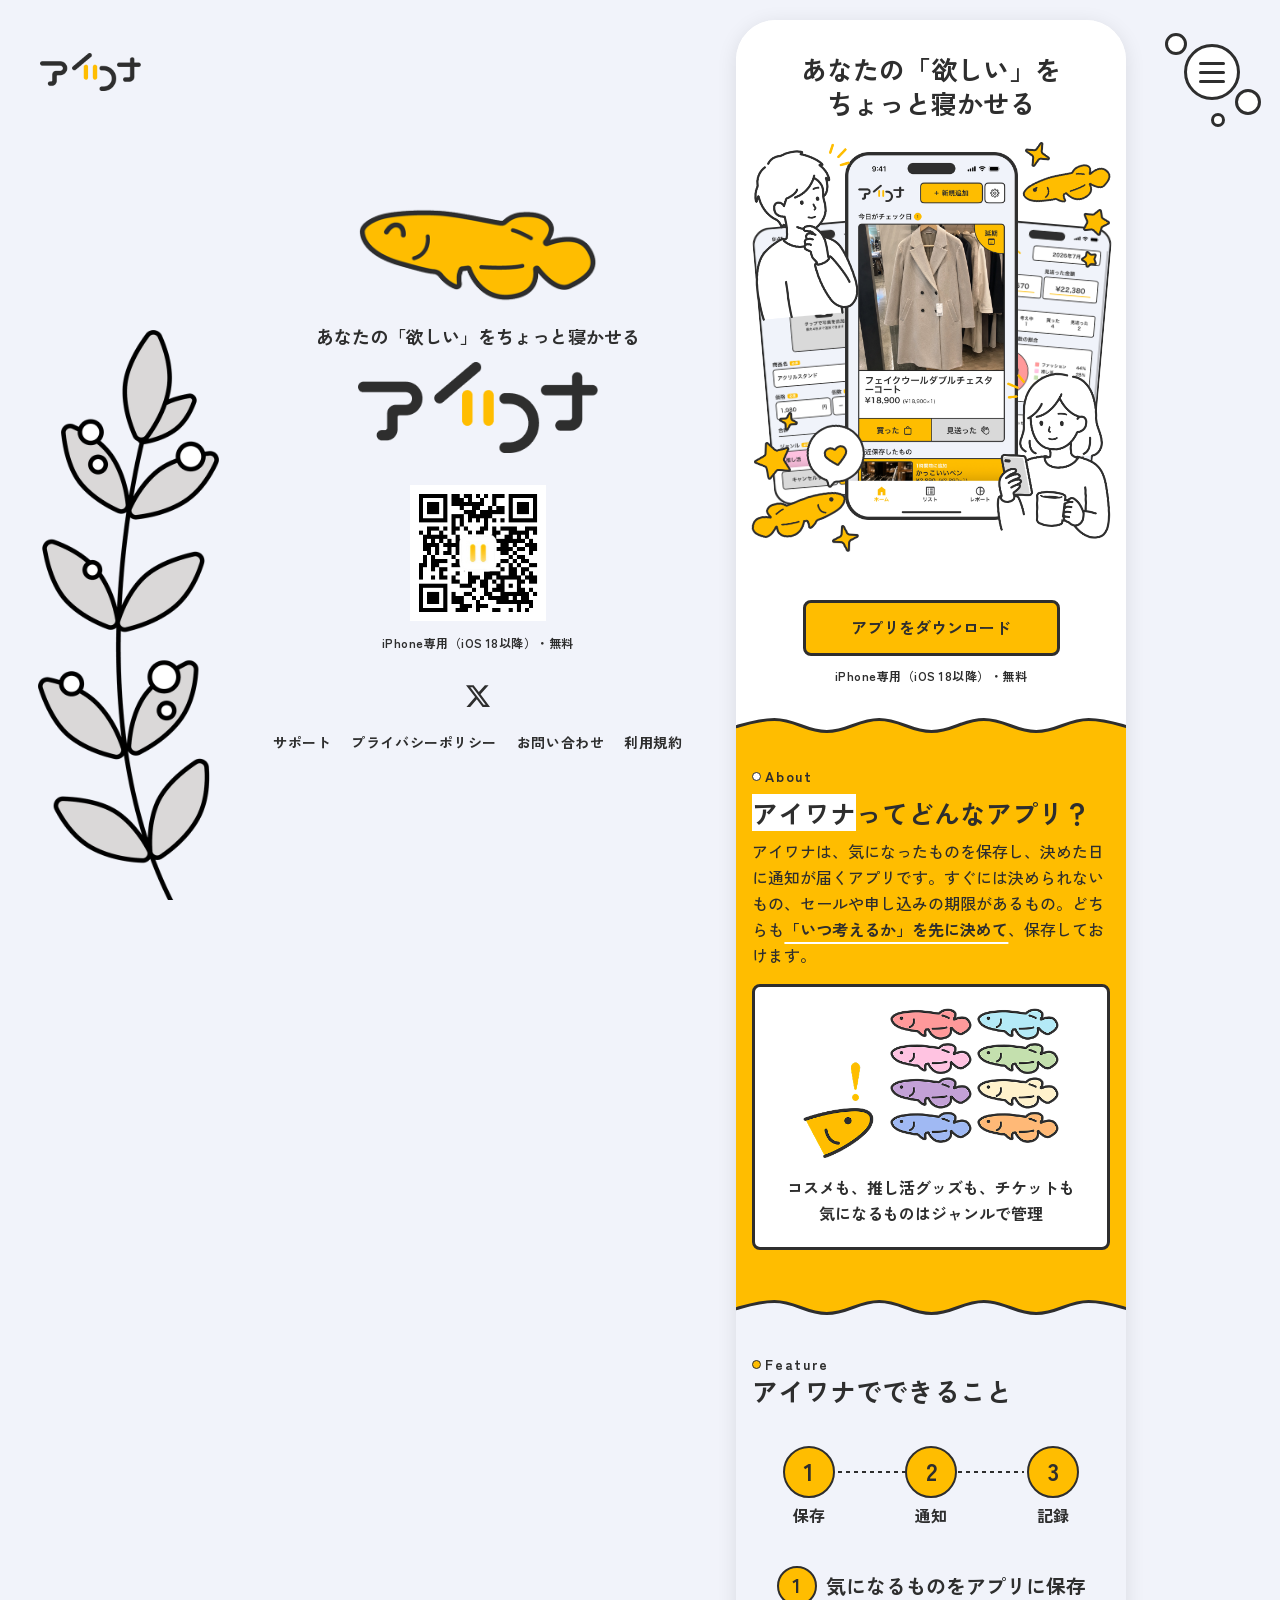
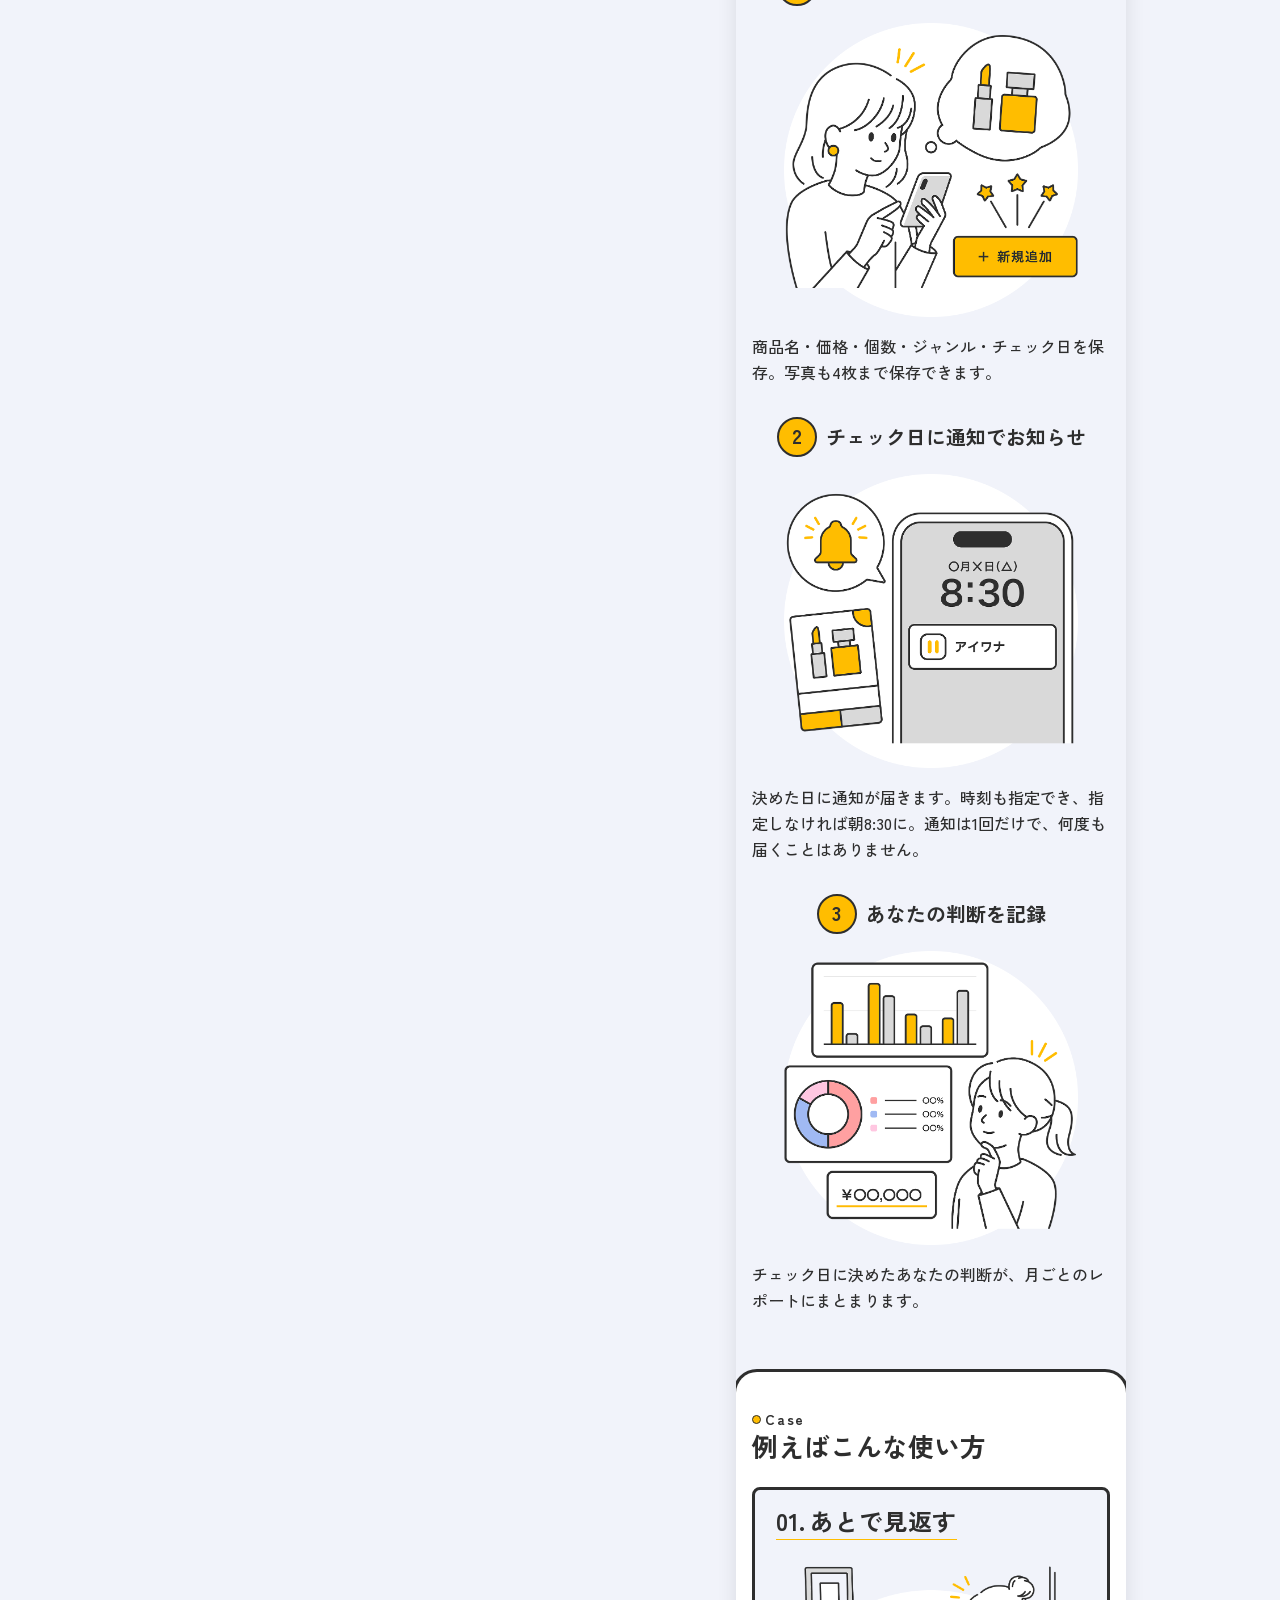
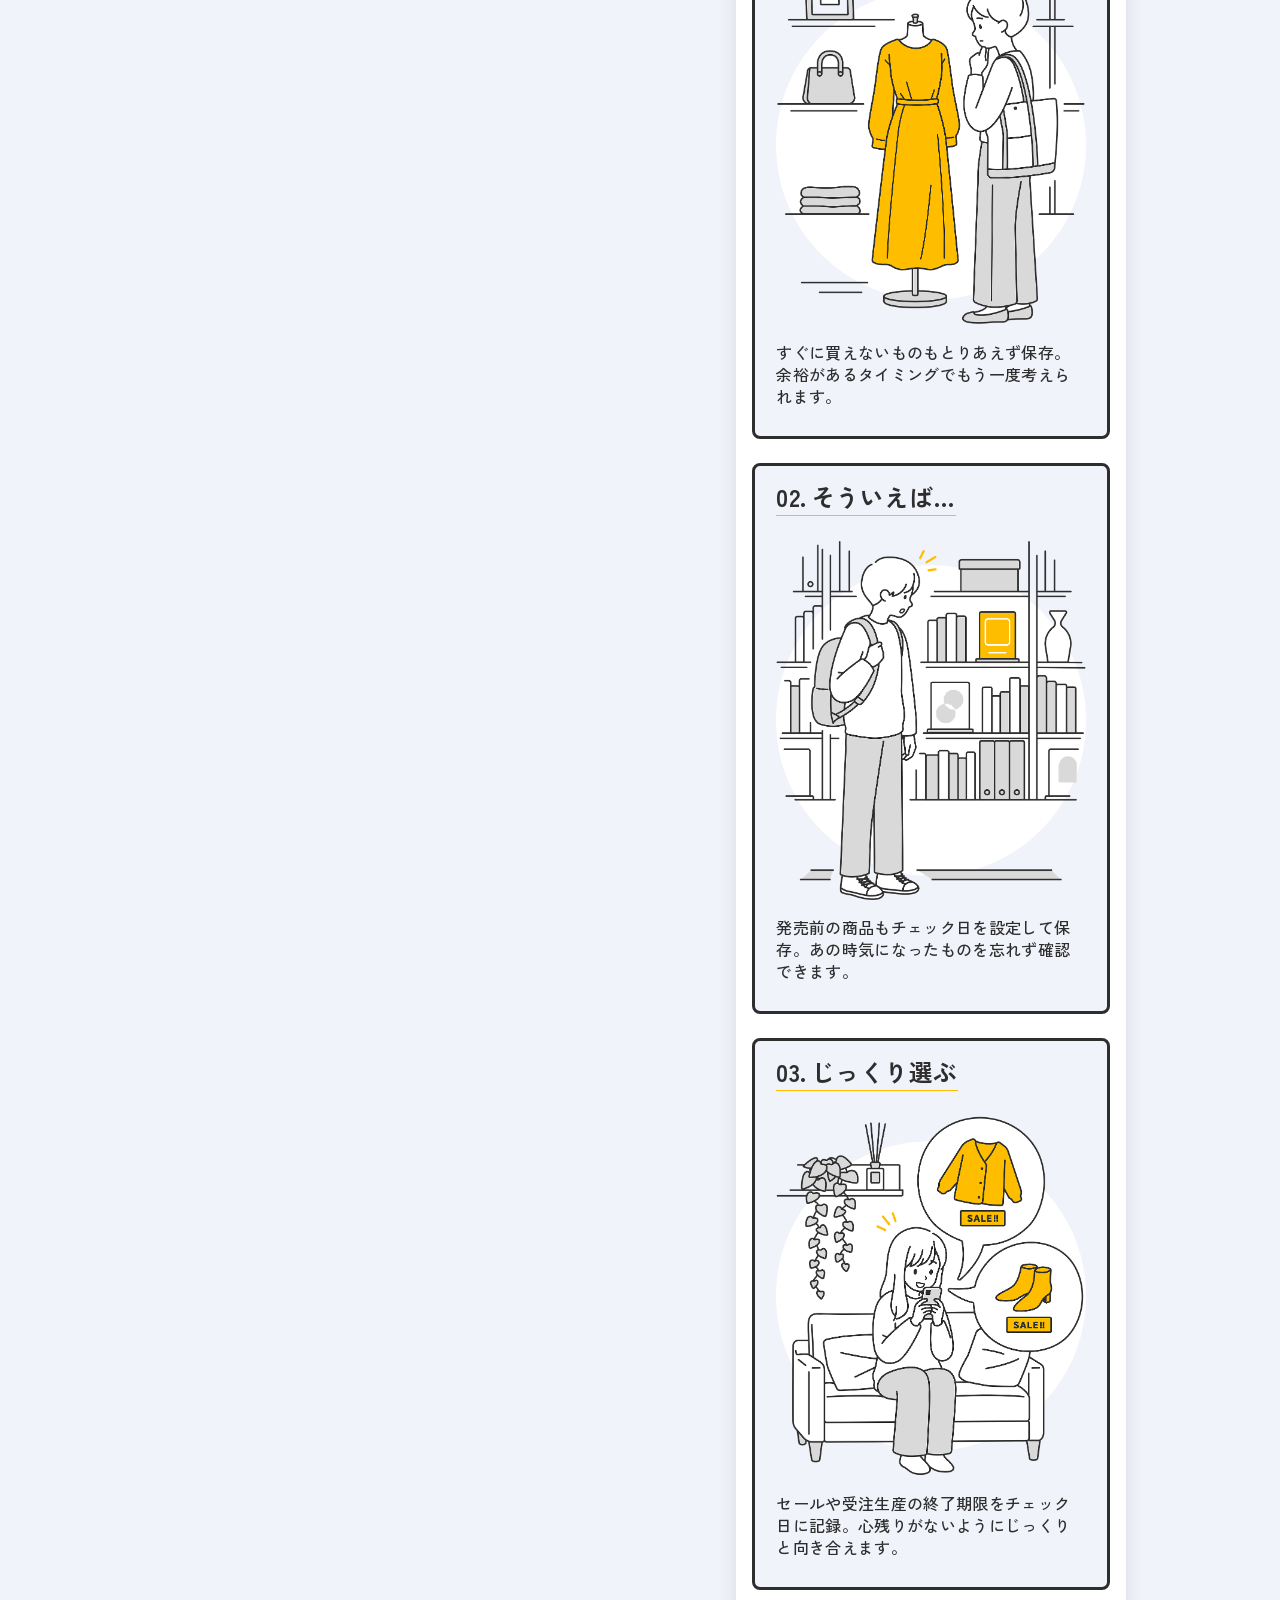
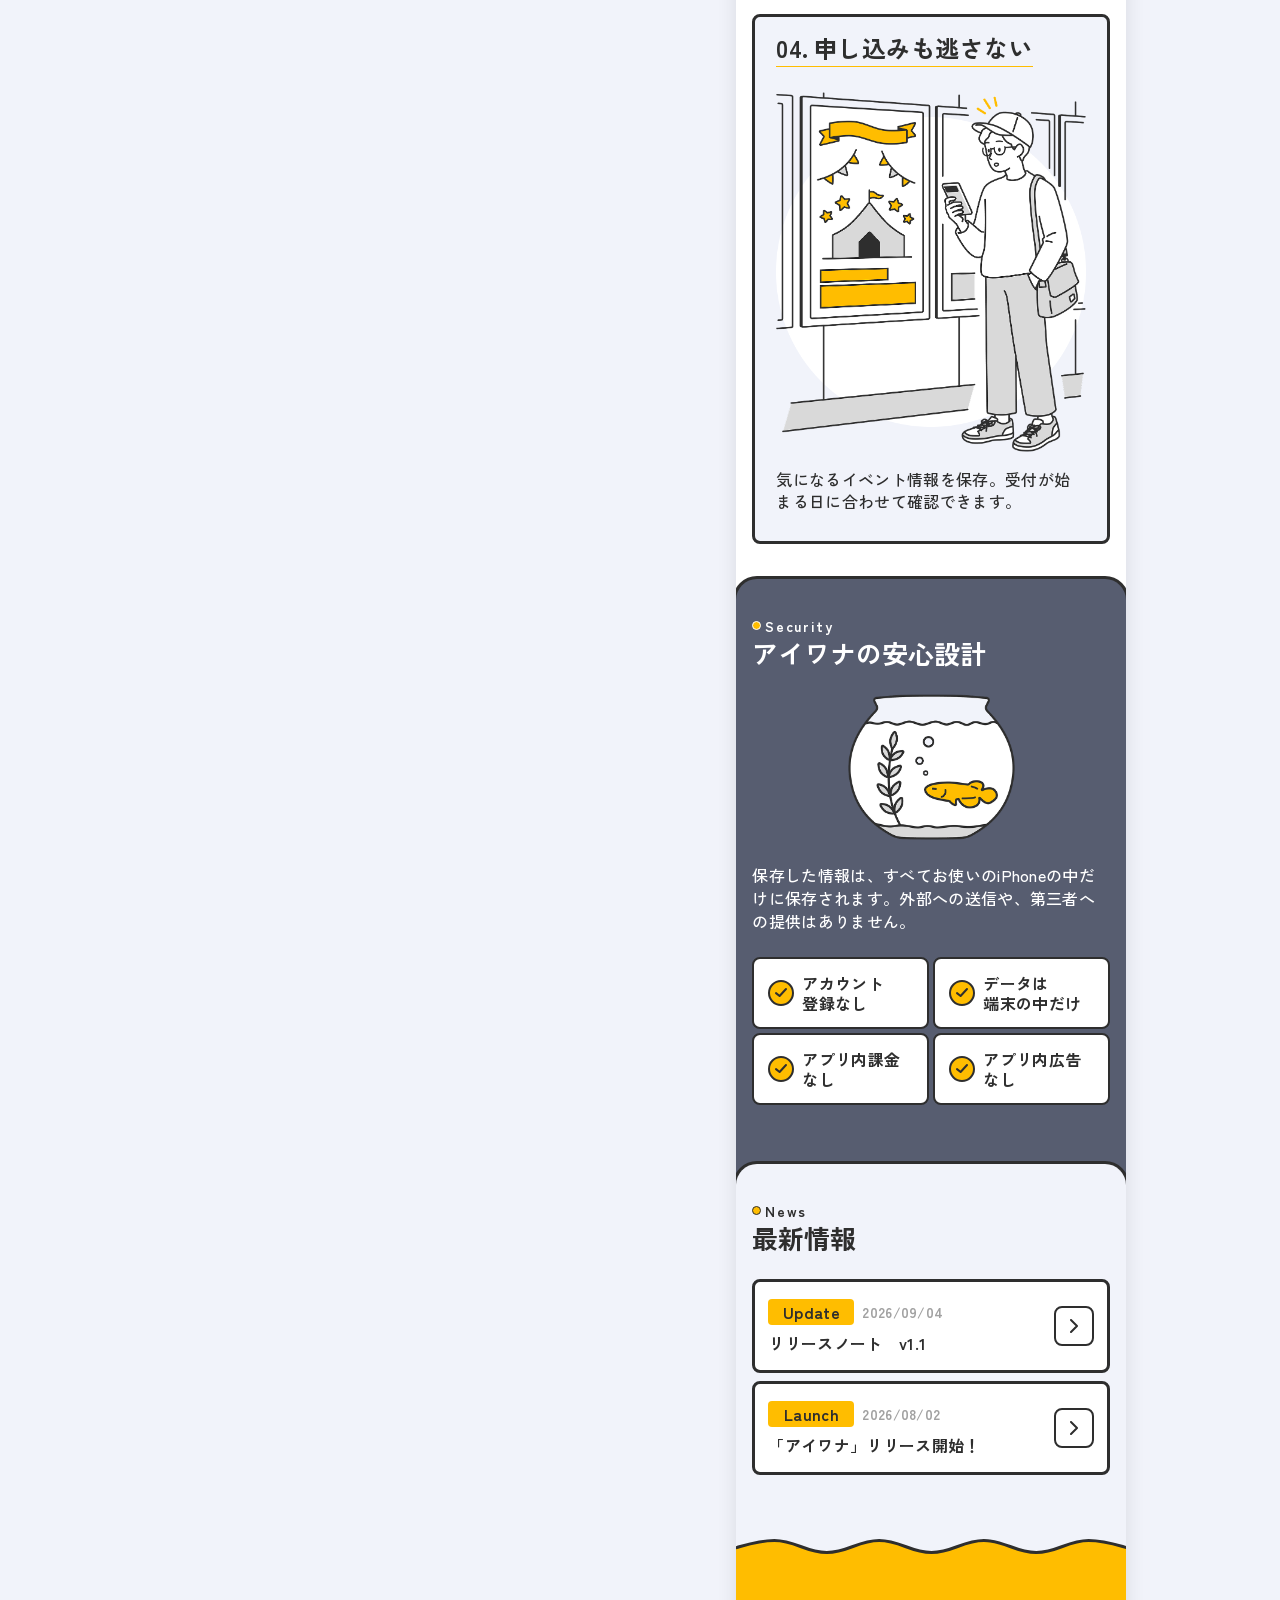
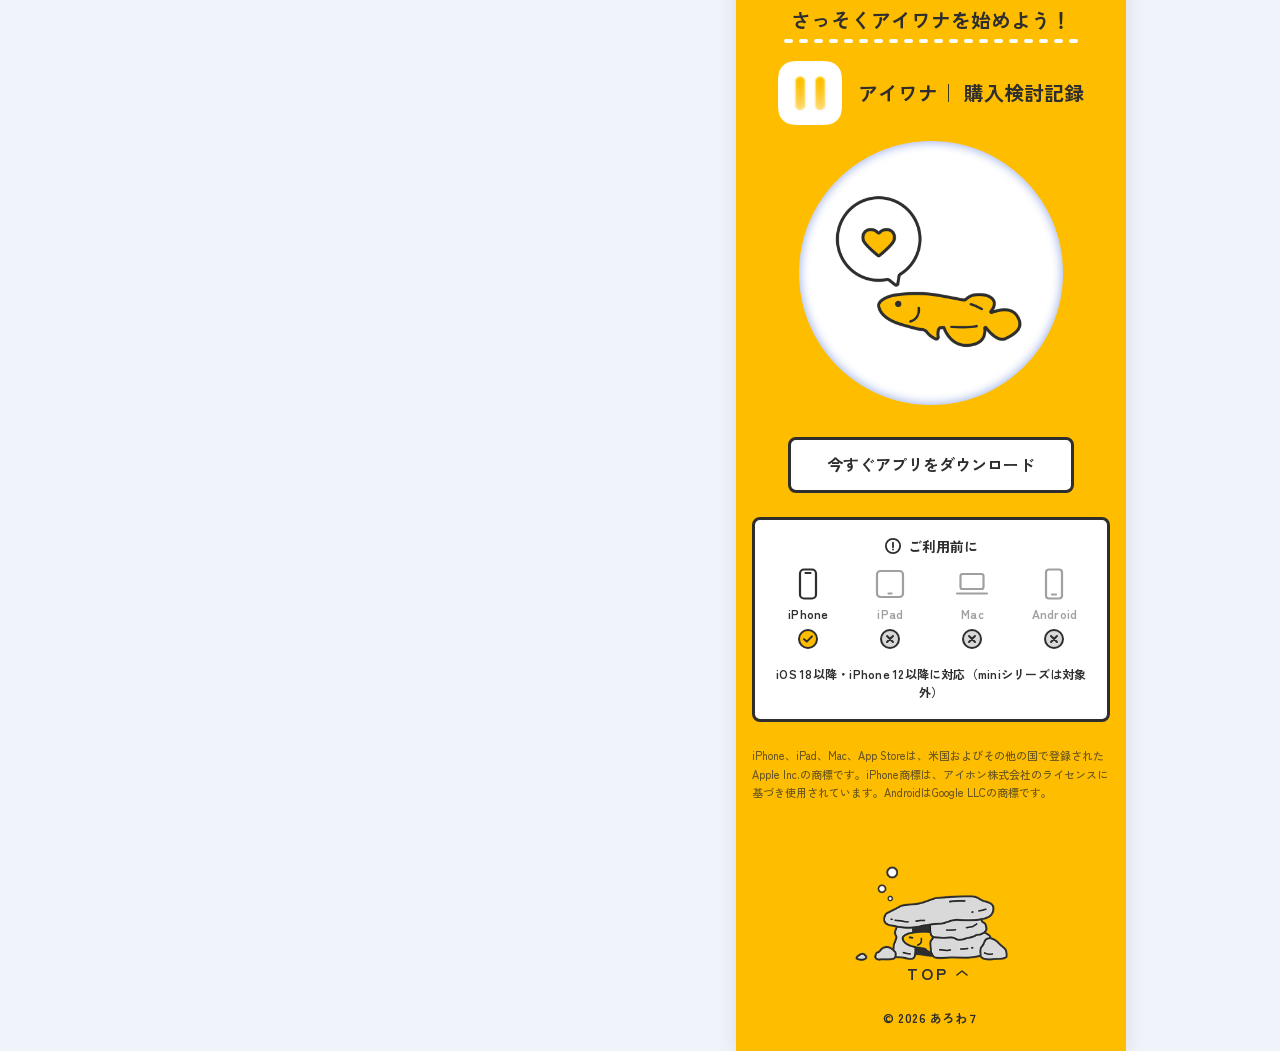
==== index.html @ 1cb03735 "アイワナ公式サイト 公開版（v3.45 相当・GitHub Pages 用） Co-Authored-By: Claude Fable 5.1 <noreply@anthropic.com> Clau" ====
<!doctype html><html><head><meta charset=utf8><meta name=viewport content="width=device-width,initial-scale=1"><style>:root{color-scheme:light}body{margin:0;padding:0;font:14px -apple-system,BlinkMacSystemFont,sans-serif;background:#fff;color:#000}img{max-width:100%}[hidden]:not([hidden=until-found i]){display:none!important}</style></head><body>
<!doctype html>
<html lang="ja">
<head>
<meta charset="utf-8">
<meta name="viewport" content="width=device-width, initial-scale=1">
<title>アイワナ公式サイト</title>
<meta name="version" content="v3.45 2026-11-09">
<meta name="description" content="アイワナは、気になったものを保存し、決めた日に通知が届くiPhoneアプリです。">
<!-- OGP v3.45：SNSやチャットにURLを貼ったときのカード。公開版：og:url と og:image は GitHub Pages のURL。画像は img/ogp.png（1200×630・案B＝魚＋コピー＋ロゴ） -->
<meta property="og:type" content="website">
<meta property="og:site_name" content="アイワナ公式サイト">
<meta property="og:locale" content="ja_JP">
<meta property="og:title" content="アイワナ｜あなたの「欲しい」をちょっと寝かせる">
<meta property="og:description" content="アイワナは、気になったものを保存し、決めた日に通知が届くiPhoneアプリです。">
<meta property="og:url" content="https://ch1cq.github.io/Aiwana_web/">
<meta property="og:image" content="https://ch1cq.github.io/Aiwana_web/img/ogp.png">
<meta property="og:image:width" content="1200">
<meta property="og:image:height" content="630">
<meta name="twitter:card" content="summary_large_image">
<link rel="icon" href="img/favicon.ico" sizes="any">
<link rel="icon" type="image/png" sizes="192x192" href="img/app-icon.png">
<link rel="apple-touch-icon" href="img/app-icon.png">
<link rel="preconnect" href="https://fonts.googleapis.com">
<link rel="preconnect" href="https://fonts.gstatic.com" crossorigin>
<link href="https://fonts.googleapis.com/css2?family=Zen+Kaku+Gothic+New:wght@500;700;900&amp;display=swap" rel="stylesheet">
<link rel="stylesheet" href="css/style.css?v=3.45">
</head>
<body>
<div class="page">
<!-- ヘッダー（スマホ幅）：白＝ロゴ＋メニュー／黄＝アプリアイコン＋名前＋ダウンロード。出ている方が上へ引っ込んでから次が上から出る -->
<header class="hdr hdr-w on">
 <div class="in hdr-in">
  <a class="hdr-logo" href="#top" aria-label="アイワナ公式サイトのトップへ"><img src="img/logo.png" alt="アイワナ"></a>
  <button class="burger" type="button" aria-label="メニューを開く" aria-expanded="false" data-open-menu><span></span><span></span><span></span></button>
 </div>
</header>
<header class="hdr hdr-y" aria-hidden="true">
 <div class="in hdr-in">
  <a class="hdr-app" href="#top" tabindex="-1"><img src="img/app-icon.png" alt="">アイワナ</a>
  <a class="hdr-dl" href="https://apps.apple.com/app/id6790331914" tabindex="-1">アプリをダウンロード</a>
 </div>
</header>
<!-- ヘッダー（PC幅・みんなの銀行）：画面の幅いっぱい・背景なし。下へスクロールで隠れ、上へで出る -->
<div class="phdr">
 <a class="phdr-logo" href="#top" aria-label="アイワナ公式サイトのトップへ"><img src="img/logo.png" alt="アイワナ"></a>
 <button class="burger phdr-burger" type="button" aria-label="メニューを開く" aria-expanded="false" data-open-menu><span></span><span></span><span></span><i class="bub"></i></button> <!-- v3.37：丸の周りに泡3つ（::before・::after・i.bub） -->
</div>
<!-- PC幅の背景：薄青の水槽。アロワナが左右から泳いで入ってくる -->
<div class="bg-layer" aria-hidden="true">
 <img class="bg-plant" src="img/bg-plant.png" alt="" width="440" height="1402"> <!-- v3.37：水草（アセット47→v3.40でアセット48に。線が細い方）。PC幅の左下に固定。v3.39：1280px未満は本体と一緒に左へ動いて画面の外へ -->
</div>
<div class="layout">
<!-- 左（PC幅だけ）v3.28〜：ADAYの構成。画面に固定した面に、魚（その場でふよふよ・口から泡）・キャッチコピー・ロゴ・QR。下にFOLLOW US -->
<aside class="side" aria-label="アイワナについて">
 <div class="side-stack">
  <div class="hero">
   <div class="hero-fish fy"><img src="img/bg-arowana-1.png" alt="" width="519" height="204"><i class="hero-bub"></i><i class="hero-bub"></i><i class="hero-bub"></i></div>
   <p class="hero-copy">あなたの「欲しい」をちょっと寝かせる</p>
   <img class="hero-logo" src="img/logo.png" alt="アイワナ" width="302" height="114">
   <img class="hero-qr" src="img/qr-appstore.png" alt="App Storeのアイワナのページを開くQRコード" width="400" height="400">
   <p class="hero-note">iPhone専用（iOS 18以降）・無料</p>
  </div>
  <a class="hero-x" href="https://x.com/aiwana_app" aria-label="公式X（@aiwana_app）"><svg aria-hidden="true" width="20" height="20" viewBox="0 0 16 16"><path d="M12.6 .75h2.454L9.694 6.892 16 15.25h-4.937L7.196 10.18 2.771 15.25H.316l5.733-6.57L0 .75h5.063l3.495 4.633L12.6.75Zm-.86 13.028h1.36L4.323 2.145H2.865l8.875 11.633Z" fill="currentColor"></path></svg></a>
  <nav class="hero-links" aria-label="サポートと規約"><a href="support.html" data-goto>サポート</a><a href="privacy.html" data-goto>プライバシーポリシー</a><a href="https://docs.google.com/forms/d/e/1FAIpQLSeYzxMm0aLARxkDsGyXCwRQ1I5td704eaObtqfq3ke3TdoxKg/viewform">お問い合わせ</a><a href="terms.html" data-goto>利用規約</a></nav>
 </div>
</aside>
<main class="col">

<!-- KV（Figma 139:1064）：スマホ幅は390px基準で端末幅に比例。PC幅は左に文言・右にイラスト -->
<section class="fv" id="top" aria-label="メインビジュアル">
 <div class="kv-wrap">
  <div class="kv">
   <h1 class="rv rv-kv">あなたの「欲しい」を<br>ちょっと寝かせる</h1>
   <div class="kv-art rv rv-kv rv-kv2" aria-hidden="true">
<div class="kv-abs " style="left: calc(var(--u) * 223); top: calc(var(--u) * 85.87); width: calc(var(--u) * 153.996); height: calc(var(--u) * 291.261)"><div class="kv-center"><div style="flex: none; transform: rotate(5deg); width: calc(var(--u) * 130); height: calc(var(--u) * 281); position: relative"><div style="position: absolute; inset: 0; overflow: hidden"><img src="img/kv-phone-right.webp" alt="" style="position: absolute; left: 0; top: 0.64%; width: 100%; height: 98.95%; max-width: none"></div></div></div></div>
<div class="kv-abs " style="left: calc(var(--u) * 15); top: calc(var(--u) * 85.87); width: calc(var(--u) * 153.996); height: calc(var(--u) * 291.261)"><div class="kv-center"><div style="flex: none; transform: rotate(-5deg); width: calc(var(--u) * 130); height: calc(var(--u) * 281); position: relative"><div style="position: absolute; inset: 0; overflow: hidden"><img src="img/kv-phone-left.webp" alt="" style="position: absolute; left: 0; top: 0.64%; width: 100%; height: 98.95%; max-width: none"></div></div></div></div>
<div class="kv-abs" style="left: calc(var(--u) * 108.999); top: calc(var(--u) * 22); width: calc(var(--u) * 173); height: calc(var(--u) * 368)"><img src="img/kv-phone-home.webp" alt="アイワナのホーム画面" style="width: 100%; height: 100%; object-fit: cover"></div>
<div class="kv-abs fy fy-1" style="left: calc(var(--u) * -2.001); top: calc(var(--u) * 287.997); width: calc(var(--u) * 145.681); height: calc(var(--u) * 127.097)"><div class="kv-center"><div style="flex: none; transform: rotate(168.68deg) scaleY(-1); width: calc(var(--u) * 127.746); height: calc(var(--u) * 104.053); position: relative"><img src="img/kv-fish-heart.png" alt="" style="position: absolute; inset: 0; width: 100%; height: 100%; object-fit: cover"></div></div></div>
<div class="kv-abs fy fy-2" style="left: calc(var(--u) * 283.85); top: calc(var(--u) * 25.33); width: calc(var(--u) * 96.484); height: calc(var(--u) * 65.494)"><div class="kv-center" style="position: absolute; left: calc(var(--u) * 0.007); top: calc(var(--u) * 0.019); width: calc(var(--u) * 96.484); height: calc(var(--u) * 65.454)"><div style="flex: none; transform: rotate(-21.29deg); width: calc(var(--u) * 89.741); height: calc(var(--u) * 35.274); position: relative"><div style="position: absolute; inset: 0; overflow: hidden"><img src="img/kv-fish-heart.png" alt="" style="position: absolute; left: -28.48%; top: -166.41%; width: 128.48%; height: 266.69%; max-width: none"></div></div></div><div class="kv-center" style="position: absolute; left: calc(var(--u) * 15.16); top: calc(var(--u) * 32.18); width: calc(var(--u) * 2.163); height: calc(var(--u) * 1.868)"><div style="flex: none; transform: rotate(-21.29deg); width: calc(var(--u) * 1.816); height: calc(var(--u) * 1.297); position: relative"><div style="position: absolute; inset: -77.12% -55.08%"><img src="img/kv-fish-line.svg" alt="" style="display: block; width: 100%; height: 100%"></div></div></div></div>
<div class="kv-abs fy fy-3" style="left: calc(var(--u) * 7.35); top: calc(var(--u) * 12); width: calc(var(--u) * 120.243); height: calc(var(--u) * 179.295)"><div class="kv-center"><div style="flex: none; transform: rotate(-5.42deg); width: calc(var(--u) * 104.63); height: calc(var(--u) * 170.169); position: relative"><img src="img/kv-man.png" alt="" style="position: absolute; inset: 0; width: 100%; height: 100%; object-fit: cover"></div></div></div>
<div class="kv-abs fy fy-4" style="left: calc(var(--u) * 259.2); top: calc(var(--u) * 239.84); width: calc(var(--u) * 124.157); height: calc(var(--u) * 170.401)"><div class="kv-center"><div style="flex: none; transform: rotate(3.64deg); width: calc(var(--u) * 114); height: calc(var(--u) * 163.489); position: relative"><img src="img/kv-woman.png" alt="" style="position: absolute; inset: 0; width: 100%; height: 100%; object-fit: cover"></div></div></div>
<div class="kv-abs fy-star fy-s1" style="left: calc(var(--u) * 18.0); top: calc(var(--u) * 311.833); width: calc(var(--u) * 37.333); height: calc(var(--u) * 38.333)"><img src="img/kv-star-1.png" alt="" style="display: block; width: 100%; height: 100%"></div>
<div class="kv-abs fy-star fy-s2" style="left: calc(var(--u) * 347.167); top: calc(var(--u) * 78.5); width: calc(var(--u) * 26.667); height: calc(var(--u) * 27.667)"><img src="img/kv-star-2.png" alt="" style="display: block; width: 100%; height: 100%"></div>
<div class="kv-abs fy-star fy-s3" style="left: calc(var(--u) * 344.5); top: calc(var(--u) * 121.167); width: calc(var(--u) * 16.667); height: calc(var(--u) * 17.333)"><img src="img/kv-star-3.png" alt="" style="display: block; width: 100%; height: 100%"></div>
<div class="kv-abs fy-star fy-s4" style="left: calc(var(--u) * 288.5); top: calc(var(--u) * 11.667); width: calc(var(--u) * 25.667); height: calc(var(--u) * 25.667)"><img src="img/kv-star-4.png" alt="" style="display: block; width: 100%; height: 100%"></div>
<div class="kv-abs fy-star fy-s5" style="left: calc(var(--u) * 96.333); top: calc(var(--u) * 395.0); width: calc(var(--u) * 26.667); height: calc(var(--u) * 26.667)"><img src="img/kv-star-5.png" alt="" style="display: block; width: 100%; height: 100%"></div>
<div class="kv-abs fy-star fy-s6" style="left: calc(var(--u) * 43.167); top: calc(var(--u) * 282.167); width: calc(var(--u) * 18.667); height: calc(var(--u) * 18.667)"><img src="img/kv-star-6.png" alt="" style="display: block; width: 100%; height: 100%"></div>
   </div>
   <a class="dl-btn rv rv-kv rv-kv3" href="https://apps.apple.com/app/id6790331914">アプリをダウンロード</a>
   <p class="kv-note rv rv-kv rv-kv3">iPhone専用（iOS 18以降）・無料</p>
  </div>
 </div>
</section>

<div class="sep" aria-hidden="true" style="background: #ffffff"><svg class="wave" viewBox="14 0 390 24" preserveAspectRatio="none" width="100%" height="24"><path d="M0 13.5C0 13.5 31.31 1.5 52.375 1.5C73.44 1.5 83.69 13.5 104.75 13.5C125.81 13.5 136.06 1.5 157.125 1.5C178.19 1.5 188.44 13.5 209.5 13.5C230.56 13.5 240.81 1.5 261.875 1.5C282.94 1.5 293.19 13.5 314.25 13.5C335.31 13.5 345.56 1.5 366.625 1.5C387.69 1.5 419 13.5 419 13.5 V24 H0 Z" fill="#ffbd00"></path><path d="M0 13.5C0 13.5 31.31 1.5 52.375 1.5C73.44 1.5 83.69 13.5 104.75 13.5C125.81 13.5 136.06 1.5 157.125 1.5C178.19 1.5 188.44 13.5 209.5 13.5C230.56 13.5 240.81 1.5 261.875 1.5C282.94 1.5 293.19 13.5 314.25 13.5C335.31 13.5 345.56 1.5 366.625 1.5C387.69 1.5 419 13.5 419 13.5" fill="none" stroke="#2e2e2e" stroke-width="3" vector-effect="non-scaling-stroke"></path></svg></div>
<!-- About（黄色。上下とも波） -->
<section id="about" class="sec about">
 <div class="in about-grid rv">
  <div class="about-text">
   <p class="eyebrow"><i style="background: #ffffff"></i>About</p>
   <h2 class="h2"><span class="hl">アイワナ</span>ってどんなアプリ？</h2>
   <p class="lead">アイワナは、気になったものを保存し、決めた日に通知が届くアプリです。すぐには決められないもの、セールや申し込みの期限があるもの。どちらも<strong>「いつ考えるか」を先に決めて</strong>、保存しておけます。</p>
  </div>
  <div class="about-card">
   <img src="img/genre-arowana.png" alt="ジャンルの色で塗り分けられたアロワナと、黄色いアロワナ" style="width: 256px; height: 150px; object-fit: contain">
   <p>コスメも、推し活グッズも、チケットも<br>気になるものはジャンルで管理</p>
  </div>
 </div>
</section>

<div class="sep" aria-hidden="true" style="background: #ffbd00"><svg class="wave" viewBox="14 0 390 24" preserveAspectRatio="none" width="100%" height="24"><path d="M0 13.5C0 13.5 31.31 1.5 52.375 1.5C73.44 1.5 83.69 13.5 104.75 13.5C125.81 13.5 136.06 1.5 157.125 1.5C178.19 1.5 188.44 13.5 209.5 13.5C230.56 13.5 240.81 1.5 261.875 1.5C282.94 1.5 293.19 13.5 314.25 13.5C335.31 13.5 345.56 1.5 366.625 1.5C387.69 1.5 419 13.5 419 13.5 V24 H0 Z" fill="#f1f3fa"></path><path d="M0 13.5C0 13.5 31.31 1.5 52.375 1.5C73.44 1.5 83.69 13.5 104.75 13.5C125.81 13.5 136.06 1.5 157.125 1.5C178.19 1.5 188.44 13.5 209.5 13.5C230.56 13.5 240.81 1.5 261.875 1.5C282.94 1.5 293.19 13.5 314.25 13.5C335.31 13.5 345.56 1.5 366.625 1.5C387.69 1.5 419 13.5 419 13.5" fill="none" stroke="#2e2e2e" stroke-width="3" vector-effect="non-scaling-stroke"></path></svg></div>
<!-- Feature（薄青） -->
<section id="features" class="sec features">
 <div class="in">
  <div class="feat-head rv">
  <div class="sec-head">
   <p class="eyebrow"><i style="background: #ffbd00"></i>Feature</p>
   <h2 class="h2">アイワナでできること</h2>
  </div>
  <ol class="stepdots" aria-label="使う流れ">
   <li><span class="sd-dot"><span class="num">1</span></span><span class="sd-label">保存</span></li>
   <li><span class="sd-dot"><span class="num">2</span></span><span class="sd-label">通知</span></li>
   <li><span class="sd-dot"><span class="num">3</span></span><span class="sd-label">記録</span></li>
  </ol>
  </div>
  <div class="steps">
   <div class="step rv">
    <div class="step-head"><span class="badge"><span class="num">1</span></span><h3>気になるものをアプリに保存</h3></div>
    <img src="img/feature-save.webp" alt="気になったコスメをアプリに新規追加する女性のイラスト">
    <p>商品名・価格・個数・ジャンル・チェック日を保存。写真も4枚まで保存できます。</p>
   </div>
   <div class="step rv">
    <div class="step-head"><span class="badge"><span class="num">2</span></span><h3>チェック日に通知でお知らせ</h3></div>
    <img src="img/feature-notify.webp" alt="ロック画面の8:30にアイワナの通知が届いているイラスト">
    <p>決めた日に通知が届きます。時刻も指定でき、指定しなければ朝8:30に。通知は1回だけで、何度も届くことはありません。</p>
   </div>
   <div class="step rv">
    <div class="step-head"><span class="badge"><span class="num">3</span></span><h3>あなたの判断を記録</h3></div>
    <img src="img/feature-record.webp" alt="グラフと金額のレポートを見る女性のイラスト">
    <p>チェック日に決めたあなたの判断が、月ごとのレポートにまとまります。</p>
   </div>
  </div>
 </div>
</section>

<!-- Case（白の角丸パネル。カードは縦に並べる。PC幅は2列） -->
<section id="usecases" class="sec case">
 <div class="case-pin">
  <div class="in rv">
   <div class="sec-head">
    <p class="eyebrow"><i style="background: #ffbd00"></i>Case</p>
    <h2 class="h2">例えばこんな使い方</h2>
   </div>
   <div class="uc-list">
    <div class="case-bg" aria-hidden="true">
     <span style="left: 82%; top: 2%; width: 14px; height: 14px"></span><span style="left: 90%; top: 7%; width: 9px; height: 9px"></span><span style="left: 34%; top: 15%; width: 10px; height: 10px"></span><span style="left: 12%; top: 44%; width: 12px; height: 12px"></span><span style="left: 86%; top: 53%; width: 16px; height: 16px"></span><span style="left: 64%; top: 82%; width: 11px; height: 11px"></span><span style="left: 22%; top: 88%; width: 15px; height: 15px"></span><span style="left: 32%; top: 94%; width: 9px; height: 9px"></span>
    </div>
    <article class="uc-card uc-1">
     <div style="display: inline-flex; align-items: baseline; gap: 4px; border-bottom: 1.5px solid #ffbd00; align-self: flex-start">
      <span class="uc-num" style="font-size: 24px; letter-spacing: .02em; line-height: 1.45">01.</span>
      <h3 style="margin: 0; font-size: 24px; font-weight: 700; letter-spacing: .02em; line-height: 1.45">あとで見返す</h3>
     </div>
     <img src="img/case-01.webp" alt="服を見ながら考える女性のイラスト" style="width: 100%; max-width: 311px; aspect-ratio: 311 / 361; object-fit: cover; margin: 25px auto 0">
     <p style="margin: 16px 0 0; font-size: 16px; font-weight: 500; line-height: 22px; letter-spacing: .02em">すぐに買えないものもとりあえず保存。余裕があるタイミングでもう一度考えられます。</p>
    </article>
    <article class="uc-card uc-2">
     <div style="display: inline-flex; align-items: baseline; gap: 4px; border-bottom: 1.5px solid #ffbd00; align-self: flex-start">
      <span class="uc-num" style="font-size: 24px; letter-spacing: .02em; line-height: 1.45">02.</span>
      <h3 style="margin: 0; font-size: 24px; font-weight: 700; letter-spacing: .02em; line-height: 1.45">そういえば…</h3>
     </div>
     <img src="img/case-02.webp" alt="本棚の前で何かを思い出す男性のイラスト" style="width: 100%; max-width: 311px; aspect-ratio: 311 / 361; object-fit: cover; margin: 25px auto 0">
     <p style="margin: 16px 0 0; font-size: 16px; font-weight: 500; line-height: 22px; letter-spacing: .02em">発売前の商品もチェック日を設定して保存。あの時気になったものを忘れず確認できます。</p>
    </article>
    <article class="uc-card uc-3">
     <div style="display: inline-flex; align-items: baseline; gap: 4px; border-bottom: 1.5px solid #ffbd00; align-self: flex-start">
      <span class="uc-num" style="font-size: 24px; letter-spacing: .02em; line-height: 1.45">03.</span>
      <h3 style="margin: 0; font-size: 24px; font-weight: 700; letter-spacing: .02em; line-height: 1.45">じっくり選ぶ</h3>
     </div>
     <img src="img/case-03.webp" alt="ソファでセール中の服と靴を見比べる女性のイラスト" style="width: 100%; max-width: 311px; aspect-ratio: 311 / 361; object-fit: cover; margin: 25px auto 0">
     <p style="margin: 16px 0 0; font-size: 16px; font-weight: 500; line-height: 22px; letter-spacing: .02em">セールや受注生産の終了期限をチェック日に記録。心残りがないようにじっくりと向き合えます。</p>
    </article>
    <article class="uc-card uc-4">
     <div style="display: inline-flex; align-items: baseline; gap: 4px; border-bottom: 1.5px solid #ffbd00; align-self: flex-start">
      <span class="uc-num" style="font-size: 24px; letter-spacing: .02em; line-height: 1.45">04.</span>
      <h3 style="margin: 0; font-size: 24px; font-weight: 700; letter-spacing: .02em; line-height: 1.45">申し込みも逃さない</h3>
     </div>
     <img src="img/case-04.webp" alt="イベントの掲示を見てスマホを確認する男性のイラスト" style="width: 100%; max-width: 311px; aspect-ratio: 311 / 361; object-fit: cover; margin: 25px auto 0">
     <p style="margin: 16px 0 0; font-size: 16px; font-weight: 500; line-height: 22px; letter-spacing: .02em">気になるイベント情報を保存。受付が始まる日に合わせて確認できます。</p>
    </article>
   </div>
  </div>
 </div>
</section>

<!-- Security（スレート色の角丸パネル） -->
<section id="security" class="sec panel security">
 <div class="in rv">
  <div class="sec-head">
   <p class="eyebrow" style="color: #ffffff"><i style="background: #ffbd00"></i>Security</p>
   <h2 class="h2">アイワナの安心設計</h2>
  </div>
  <img class="fishbowl" src="img/security-fishbowl.png" alt="金魚鉢の中を泳ぐアロワナのイラスト">
  <p class="lead-s">保存した情報は、すべてお使いのiPhoneの中だけに保存されます。外部への送信や、第三者への提供はありません。</p>
  <div class="safe-grid">
   <div class="safe-tile"><svg aria-hidden="true" width="26" height="26" viewBox="0 0 26 26" style="flex: none"><circle cx="13" cy="13" r="12" fill="#ffbd00" stroke="#2e2e2e" stroke-width="2"></circle><path d="M8 13.1l3.6 2.9L18 9" fill="none" stroke="#2e2e2e" stroke-width="2" stroke-linecap="round" stroke-linejoin="round"></path></svg><span>アカウント<br>登録なし</span></div>
   <div class="safe-tile"><svg aria-hidden="true" width="26" height="26" viewBox="0 0 26 26" style="flex: none"><circle cx="13" cy="13" r="12" fill="#ffbd00" stroke="#2e2e2e" stroke-width="2"></circle><path d="M8 13.1l3.6 2.9L18 9" fill="none" stroke="#2e2e2e" stroke-width="2" stroke-linecap="round" stroke-linejoin="round"></path></svg><span>データは<br>端末の中だけ</span></div>
   <div class="safe-tile"><svg aria-hidden="true" width="26" height="26" viewBox="0 0 26 26" style="flex: none"><circle cx="13" cy="13" r="12" fill="#ffbd00" stroke="#2e2e2e" stroke-width="2"></circle><path d="M8 13.1l3.6 2.9L18 9" fill="none" stroke="#2e2e2e" stroke-width="2" stroke-linecap="round" stroke-linejoin="round"></path></svg><span>アプリ内課金<br>なし</span></div>
   <div class="safe-tile"><svg aria-hidden="true" width="26" height="26" viewBox="0 0 26 26" style="flex: none"><circle cx="13" cy="13" r="12" fill="#ffbd00" stroke="#2e2e2e" stroke-width="2"></circle><path d="M8 13.1l3.6 2.9L18 9" fill="none" stroke="#2e2e2e" stroke-width="2" stroke-linecap="round" stroke-linejoin="round"></path></svg><span>アプリ内広告<br>なし</span></div>
  </div>
 </div>
</section>

<!-- News（薄青の角丸パネル。各カードは記事ページへ） -->
<section id="news" class="sec panel news">
 <div class="in rv">
  <div class="sec-head">
   <p class="eyebrow"><i style="background: #ffbd00"></i>News</p>
   <h2 class="h2">最新情報</h2>
  </div>
  <div class="news-list">
   <a class="news-card" href="news-v11.html" data-goto>
     <span style="display: flex; flex-direction: column; gap: 8px; min-width: 0">
      <span style="display: flex; align-items: center; gap: 8px"><span class="news-tag">Update</span><span class="news-date">2026/09/04</span></span>
      <span class="news-title">リリースノート　v1.1</span>
     </span>
     <span class="chev" aria-hidden="true"><svg width="8" height="14" viewBox="0 0 8 14" fill="none"><path d="M1 1l6 6-6 6" stroke="#2e2e2e" stroke-width="2" stroke-linecap="round" stroke-linejoin="round"></path></svg></span>
    </a>
   <a class="news-card" href="news-launch.html" data-goto>
     <span style="display: flex; flex-direction: column; gap: 8px; min-width: 0">
      <span style="display: flex; align-items: center; gap: 8px"><span class="news-tag">Launch</span><span class="news-date">2026/08/02</span></span>
      <span class="news-title">「アイワナ」リリース開始！</span>
     </span>
     <span class="chev" aria-hidden="true"><svg width="8" height="14" viewBox="0 0 8 14" fill="none"><path d="M1 1l6 6-6 6" stroke="#2e2e2e" stroke-width="2" stroke-linecap="round" stroke-linejoin="round"></path></svg></span>
    </a>
  </div>
 </div>
</section>

<div class="sep" aria-hidden="true" style="background: #f1f3fa"><svg class="wave" viewBox="14 0 390 24" preserveAspectRatio="none" width="100%" height="24"><path d="M0 13.5C0 13.5 31.31 1.5 52.375 1.5C73.44 1.5 83.69 13.5 104.75 13.5C125.81 13.5 136.06 1.5 157.125 1.5C178.19 1.5 188.44 13.5 209.5 13.5C230.56 13.5 240.81 1.5 261.875 1.5C282.94 1.5 293.19 13.5 314.25 13.5C335.31 13.5 345.56 1.5 366.625 1.5C387.69 1.5 419 13.5 419 13.5 V24 H0 Z" fill="#ffbd00"></path><path d="M0 13.5C0 13.5 31.31 1.5 52.375 1.5C73.44 1.5 83.69 13.5 104.75 13.5C125.81 13.5 136.06 1.5 157.125 1.5C178.19 1.5 188.44 13.5 209.5 13.5C230.56 13.5 240.81 1.5 261.875 1.5C282.94 1.5 293.19 13.5 314.25 13.5C335.31 13.5 345.56 1.5 366.625 1.5C387.69 1.5 419 13.5 419 13.5" fill="none" stroke="#2e2e2e" stroke-width="3" vector-effect="non-scaling-stroke"></path></svg></div>
<!-- Download -->
<section id="download" class="sec dl-sec">
 <div class="in rv">
  <div class="dl-head">
   <h2 class="dl-title">さっそくアイワナを始めよう！</h2>
   <svg aria-hidden="true" width="295" height="4" viewBox="0 0 295 4" style="margin-top: 2px; max-width: 100%"><line x1="2" y1="2" x2="293" y2="2" stroke="#ffffff" stroke-width="4" stroke-dasharray="5 10" stroke-linecap="round"></line></svg>
  </div>
  <div class="dl-app">
   <img src="img/app-icon.png" alt="アイワナのアプリアイコン">
   <p>アイワナ｜ 購入検討記録</p>
  </div>
  <img class="dl-mascot" src="img/mascot-heart.webp" alt="ハートの吹き出しとアロワナのマスコット">
  <div class="dl-cta">
   <a href="https://apps.apple.com/app/id6790331914" class="dl-btn">今すぐアプリをダウンロード</a>
  </div>
  <div class="notice">
   <p class="notice-h"><svg aria-hidden="true" width="18" height="18" viewBox="0 0 24 24" fill="none" stroke="#2e2e2e" stroke-width="2.4" stroke-linecap="round" style="flex: none"><circle cx="12" cy="12" r="9.5"></circle><path d="M12 7.5v6M12 16.6v.1"></path></svg>ご利用前に</p>
     <ul class="dev-row" aria-label="対応機種">
      <li class="ok"><svg aria-hidden="true" width="36" height="36" viewBox="0 0 36 36" fill="none" stroke="#2e2e2e" stroke-width="2.2" stroke-linecap="round" stroke-linejoin="round"><rect x="10" y="3.5" width="16" height="29" rx="4" fill="#ffffff"></rect><path d="M15.5 7h5"></path></svg><span>iPhone</span><svg class="mk" aria-label="対応" width="20" height="20" viewBox="0 0 20 20"><circle cx="10" cy="10" r="9" fill="#ffbd00" stroke="#2e2e2e" stroke-width="2"></circle><path d="M6 10.2l2.8 2.4L14 7.4" fill="none" stroke="#2e2e2e" stroke-width="2" stroke-linecap="round" stroke-linejoin="round"></path></svg></li>
      <li class="ng"><svg aria-hidden="true" width="36" height="36" viewBox="0 0 36 36" fill="none" stroke="#2e2e2e" stroke-width="2.2" stroke-linecap="round" stroke-linejoin="round"><rect x="5" y="5" width="26" height="26" rx="3.5"></rect><path d="M16.5 27.5h3"></path></svg><span>iPad</span><svg class="mk" aria-label="非対応" width="20" height="20" viewBox="0 0 20 20"><circle cx="10" cy="10" r="9" fill="#d9d9d9" stroke="#2e2e2e" stroke-width="2"></circle><path d="M7 7l6 6M13 7l-6 6" stroke="#2e2e2e" stroke-width="2" stroke-linecap="round"></path></svg></li>
      <li class="ng"><svg aria-hidden="true" width="36" height="36" viewBox="0 0 36 36" fill="none" stroke="#2e2e2e" stroke-width="2.2" stroke-linecap="round" stroke-linejoin="round"><rect x="6.5" y="8" width="23" height="15" rx="2"></rect><path d="M3 27.5h30"></path></svg><span>Mac</span><svg class="mk" aria-label="非対応" width="20" height="20" viewBox="0 0 20 20"><circle cx="10" cy="10" r="9" fill="#d9d9d9" stroke="#2e2e2e" stroke-width="2"></circle><path d="M7 7l6 6M13 7l-6 6" stroke="#2e2e2e" stroke-width="2" stroke-linecap="round"></path></svg></li>
      <li class="ng"><svg aria-hidden="true" width="36" height="36" viewBox="0 0 36 36" fill="none" stroke="#2e2e2e" stroke-width="2.2" stroke-linecap="round" stroke-linejoin="round"><rect x="10" y="3.5" width="16" height="29" rx="3"></rect><path d="M16 28.5h4"></path></svg><span>Android</span><svg class="mk" aria-label="非対応" width="20" height="20" viewBox="0 0 20 20"><circle cx="10" cy="10" r="9" fill="#d9d9d9" stroke="#2e2e2e" stroke-width="2"></circle><path d="M7 7l6 6M13 7l-6 6" stroke="#2e2e2e" stroke-width="2" stroke-linecap="round"></path></svg></li>
     </ul>
     <p class="notice-s">iOS 18以降・iPhone 12以降に対応（miniシリーズは対象外）</p>
  </div>
 </div>
 <!-- PC幅だけ v3.33〜：黒いフッターの代わり。商標の注記 → 岩＋TOP（スマホ幅と同じひとまとまり・中央）→ ©。下は余裕を持って空ける：v3.34 -->
 <div class="pc-end">
  <p class="legal">iPhone、iPad、Mac、App Storeは、米国およびその他の国で登録されたApple Inc.の商標です。iPhone商標は、アイホン株式会社のライセンスに基づき使用されています。AndroidはGoogle LLCの商標です。</p>
  <a class="pc-top" href="#top" aria-label="ページの先頭へ戻る"><img src="img/to-top-rock.webp" alt="" width="495" height="312"><span>TOP<svg aria-hidden="true" width="12" height="6" viewBox="0 0 12 6" fill="none"><path d="M1 5l5-4 5 4" stroke="currentColor" stroke-width="1.6" stroke-linecap="round" stroke-linejoin="round"></path></svg></span></a>
  <p class="copy">© 2026 あろわ７</p>
 </div>
</section>

</main>
<!-- 右（PC幅だけ）：ダウンロード用QR -->
<aside class="side right" aria-label="ダウンロード">
 <div class="side-stack">
  <p class="bubble">DOWNLOAD</p>
  <div class="side-card" style="padding: 20px 20px 22px; display: flex; flex-direction: column; align-items: center; gap: 12px">
   <img src="img/qr-appstore.png" alt="App Storeのアイワナのページを開くQRコード" style="width: 136px; height: 136px">
   <p style="margin: 0; font-size: 13px; font-weight: 700; line-height: 1.6; text-align: center">iPhoneのカメラで<br>読み取ってください</p>
   <a class="dl-btn" href="https://apps.apple.com/app/id6790331914" style="width: 100%; height: 48px; font-size: 14px">App Storeで見る</a>
   <p style="margin: 0; font-size: 12px; font-weight: 700; line-height: 1.6; text-align: center">iPhone専用（iOS 18以降）・無料<br><span style="font-weight: 500">iPad・Mac・Androidには非対応</span></p>
  </div>
 </div>
</aside>
<footer class="foot">
   <a class="to-top" href="#top" aria-label="ページの先頭へ戻る"><img src="img/to-top-rock.webp" alt=""><span>TOP<svg aria-hidden="true" width="12" height="6" viewBox="0 0 12 6" fill="none"><path d="M1 5l5-4 5 4" stroke="#ffffff" stroke-width="1.6" stroke-linecap="round" stroke-linejoin="round"></path></svg></span></a>
   <!-- アプリ名＋2列（確定） -->
   <div class="in fv-a">
    <div class="fa-brand"><img src="img/app-icon.png" alt=""><div><p class="fa-name">アイワナ｜購入検討記録</p><p class="fa-sub">iPhone専用（iOS 18以降）・無料</p></div></div>
    <nav class="fa-links" aria-label="サポートと規約"><a href="support.html" data-goto>サポート<svg aria-hidden="true" width="16" height="16" viewBox="0 0 24 24" fill="none" stroke="#ffffff" stroke-width="2.6" stroke-linecap="round" stroke-linejoin="round" style="flex: none"><path d="M9 5l7 7-7 7"></path></svg></a><a href="privacy.html" data-goto>プライバシーポリシー<svg aria-hidden="true" width="16" height="16" viewBox="0 0 24 24" fill="none" stroke="#ffffff" stroke-width="2.6" stroke-linecap="round" stroke-linejoin="round" style="flex: none"><path d="M9 5l7 7-7 7"></path></svg></a><a href="https://docs.google.com/forms/d/e/1FAIpQLSeYzxMm0aLARxkDsGyXCwRQ1I5td704eaObtqfq3ke3TdoxKg/viewform">お問い合わせ<svg aria-hidden="true" width="16" height="16" viewBox="0 0 24 24" fill="none" stroke="#ffffff" stroke-width="2.6" stroke-linecap="round" stroke-linejoin="round" style="flex: none"><path d="M9 5l7 7-7 7"></path></svg></a><a href="terms.html" data-goto>利用規約<svg aria-hidden="true" width="16" height="16" viewBox="0 0 24 24" fill="none" stroke="#ffffff" stroke-width="2.6" stroke-linecap="round" stroke-linejoin="round" style="flex: none"><path d="M9 5l7 7-7 7"></path></svg></a></nav>
    <a class="fa-x" href="https://x.com/aiwana_app"><svg aria-hidden="true" width="16" height="16" viewBox="0 0 16 16" style="flex: none"><path d="M12.6 .75h2.454L9.694 6.892 16 15.25h-4.937L7.196 10.18 2.771 15.25H.316l5.733-6.57L0 .75h5.063l3.495 4.633L12.6.75Zm-.86 13.028h1.36L4.323 2.145H2.865l8.875 11.633Z" fill="currentColor"></path></svg>@aiwana_app</a>
    <p class="legal">iPhone、iPad、Mac、App Storeは、米国およびその他の国で登録されたApple Inc.の商標です。iPhone商標は、アイホン株式会社のライセンスに基づき使用されています。AndroidはGoogle LLCの商標です。</p><p class="copy">© 2026 あろわ７</p>
   </div>
  </footer>
</div>

<!-- メニュー（スマホ幅）v3.19：ご主人様の Figma「iPhone 13 & 14 - 23」（290:1348）。ヘッダーの下から黄色い面が降りて画面を埋める。三本線は×になる。中でスクロールしない（低い画面では詰める。それでも収まらないときだけ中がスクロール） -->
<div class="mnu" role="dialog" aria-modal="true" aria-label="メニュー" aria-hidden="true">
    <button class="mnu-base" type="button" aria-label="メニューを閉じる" data-close-menu tabindex="-1"></button>
    <div class="mnu-sheet">
     <div class="mnu-body">
      <nav class="mnu-nav" aria-label="ページ内メニュー"><a href="#top" data-close-menu><span class="eyebrow"><i></i>Top</span><span class="mnu-ja">ホーム</span></a><a href="#about" data-close-menu><span class="eyebrow"><i></i>About</span><span class="mnu-ja">アイワナってどんなアプリ？</span></a><a href="#features" data-close-menu><span class="eyebrow"><i></i>Feature</span><span class="mnu-ja">アイワナでできること</span></a><a href="#usecases" data-close-menu><span class="eyebrow"><i></i>Case</span><span class="mnu-ja">例えばこんな使い方</span></a><a href="#security" data-close-menu><span class="eyebrow"><i></i>Security</span><span class="mnu-ja">アイワナの安心設計</span></a><a href="#news" data-close-menu><span class="eyebrow"><i></i>News</span><span class="mnu-ja">最新情報</span></a></nav>
      <nav class="mnu-sub" aria-label="サポートと規約"><a href="support.html" data-goto>サポート<svg aria-hidden="true" width="6" height="12" viewBox="0 0 6 12" fill="none" style="flex: none"><path d="M1 1l4 5-4 5" stroke="#2e2e2e" stroke-width="1.5" stroke-linecap="round" stroke-linejoin="round"></path></svg></a><a href="privacy.html" data-goto>プライバシーポリシー<svg aria-hidden="true" width="6" height="12" viewBox="0 0 6 12" fill="none" style="flex: none"><path d="M1 1l4 5-4 5" stroke="#2e2e2e" stroke-width="1.5" stroke-linecap="round" stroke-linejoin="round"></path></svg></a><a href="https://docs.google.com/forms/d/e/1FAIpQLSeYzxMm0aLARxkDsGyXCwRQ1I5td704eaObtqfq3ke3TdoxKg/viewform">お問い合わせ<svg aria-hidden="true" width="6" height="12" viewBox="0 0 6 12" fill="none" style="flex: none"><path d="M1 1l4 5-4 5" stroke="#2e2e2e" stroke-width="1.5" stroke-linecap="round" stroke-linejoin="round"></path></svg></a><a href="terms.html" data-goto>利用規約<svg aria-hidden="true" width="6" height="12" viewBox="0 0 6 12" fill="none" style="flex: none"><path d="M1 1l4 5-4 5" stroke="#2e2e2e" stroke-width="1.5" stroke-linecap="round" stroke-linejoin="round"></path></svg></a></nav>
      <a class="dl-btn mnu-dl" href="https://apps.apple.com/app/id6790331914">アプリをダウンロード</a>
     </div>
     <svg class="mnu-hem" viewBox="14 0 390 24" preserveAspectRatio="none" aria-hidden="true"><path d="M0 13.5C0 13.5 31.31 1.5 52.375 1.5C73.44 1.5 83.69 13.5 104.75 13.5C125.81 13.5 136.06 1.5 157.125 1.5C178.19 1.5 188.44 13.5 209.5 13.5C230.56 13.5 240.81 1.5 261.875 1.5C282.94 1.5 293.19 13.5 314.25 13.5C335.31 13.5 345.56 1.5 366.625 1.5C387.69 1.5 419 13.5 419 13.5 L419 0 L0 0 Z" fill="#ffbd00"></path><path d="M0 13.5C0 13.5 31.31 1.5 52.375 1.5C73.44 1.5 83.69 13.5 104.75 13.5C125.81 13.5 136.06 1.5 157.125 1.5C178.19 1.5 188.44 13.5 209.5 13.5C230.56 13.5 240.81 1.5 261.875 1.5C282.94 1.5 293.19 13.5 314.25 13.5C335.31 13.5 345.56 1.5 366.625 1.5C387.69 1.5 419 13.5 419 13.5" fill="none" stroke="#2e2e2e" stroke-width="3" vector-effect="non-scaling-stroke"></path></svg>
     <svg class="mnu-hem mnu-hem-v" viewBox="0 0 24 1676" preserveAspectRatio="xMinYMin slice" aria-hidden="true"><g transform="translate(24 0) rotate(90)"><path d="M0 13.5 C0.00 13.5 31.31 1.5 52.375 1.5 C73.44 1.5 83.69 13.5 104.75 13.5 C125.81 13.5 136.06 1.5 157.125 1.5 C178.19 1.5 188.44 13.5 209.50 13.5 C230.56 13.5 240.81 1.5 261.875 1.5 C282.94 1.5 293.19 13.5 314.25 13.5 C335.31 13.5 345.56 1.5 366.625 1.5 C387.69 1.5 397.94 13.5 419.00 13.5 C440.06 13.5 450.31 1.5 471.375 1.5 C492.44 1.5 502.69 13.5 523.75 13.5 C544.81 13.5 555.06 1.5 576.125 1.5 C597.19 1.5 607.44 13.5 628.50 13.5 C649.56 13.5 659.81 1.5 680.875 1.5 C701.94 1.5 712.19 13.5 733.25 13.5 C754.31 13.5 764.56 1.5 785.625 1.5 C806.69 1.5 816.94 13.5 838.00 13.5 C859.06 13.5 869.31 1.5 890.375 1.5 C911.44 1.5 921.69 13.5 942.75 13.5 C963.81 13.5 974.06 1.5 995.125 1.5 C1016.19 1.5 1026.44 13.5 1047.50 13.5 C1068.56 13.5 1078.81 1.5 1099.875 1.5 C1120.94 1.5 1131.19 13.5 1152.25 13.5 C1173.31 13.5 1183.56 1.5 1204.625 1.5 C1225.69 1.5 1235.94 13.5 1257.00 13.5 C1278.06 13.5 1288.31 1.5 1309.375 1.5 C1330.44 1.5 1340.69 13.5 1361.75 13.5 C1382.81 13.5 1393.06 1.5 1414.125 1.5 C1435.19 1.5 1445.44 13.5 1466.50 13.5 C1487.56 13.5 1497.81 1.5 1518.875 1.5 C1539.94 1.5 1550.19 13.5 1571.25 13.5 C1592.31 13.5 1602.56 1.5 1623.625 1.5 C1644.69 1.5 1654.94 13.5 1676.00 13.5 L1676 0 L0 0 Z" fill="#ffbd00"></path><path d="M0 13.5 C0.00 13.5 31.31 1.5 52.375 1.5 C73.44 1.5 83.69 13.5 104.75 13.5 C125.81 13.5 136.06 1.5 157.125 1.5 C178.19 1.5 188.44 13.5 209.50 13.5 C230.56 13.5 240.81 1.5 261.875 1.5 C282.94 1.5 293.19 13.5 314.25 13.5 C335.31 13.5 345.56 1.5 366.625 1.5 C387.69 1.5 397.94 13.5 419.00 13.5 C440.06 13.5 450.31 1.5 471.375 1.5 C492.44 1.5 502.69 13.5 523.75 13.5 C544.81 13.5 555.06 1.5 576.125 1.5 C597.19 1.5 607.44 13.5 628.50 13.5 C649.56 13.5 659.81 1.5 680.875 1.5 C701.94 1.5 712.19 13.5 733.25 13.5 C754.31 13.5 764.56 1.5 785.625 1.5 C806.69 1.5 816.94 13.5 838.00 13.5 C859.06 13.5 869.31 1.5 890.375 1.5 C911.44 1.5 921.69 13.5 942.75 13.5 C963.81 13.5 974.06 1.5 995.125 1.5 C1016.19 1.5 1026.44 13.5 1047.50 13.5 C1068.56 13.5 1078.81 1.5 1099.875 1.5 C1120.94 1.5 1131.19 13.5 1152.25 13.5 C1173.31 13.5 1183.56 1.5 1204.625 1.5 C1225.69 1.5 1235.94 13.5 1257.00 13.5 C1278.06 13.5 1288.31 1.5 1309.375 1.5 C1330.44 1.5 1340.69 13.5 1361.75 13.5 C1382.81 13.5 1393.06 1.5 1414.125 1.5 C1435.19 1.5 1445.44 13.5 1466.50 13.5 C1487.56 13.5 1497.81 1.5 1518.875 1.5 C1539.94 1.5 1550.19 13.5 1571.25 13.5 C1592.31 13.5 1602.56 1.5 1623.625 1.5 C1644.69 1.5 1654.94 13.5 1676.00 13.5" fill="none" stroke="#2e2e2e" stroke-width="3" vector-effect="non-scaling-stroke"></path></g></svg>
    </div>
</div>
<script src="js/main.js?v=3.45"></script>
</body>
</html>

</body></html>
---- css/style.css ----
/* アイワナ公式サイト v3（2026-11-03）
   スマホ幅（999px以下。v3.42 までは899px以下）＝Figma 139:1064／247:82 の設計そのまま（390px基準・端末幅に比例、480pxで止める）。ヘッダーは1つ（白／黄色）
   PC幅（1000px以上。v3.42 までは900px以上）＝スマホ幅の本体（390px）をそのまま中央に置く（みんなの銀行・ADAY）。両脇にFOLLOW US／DOWNLOAD、背景に泳ぐアロワナ。
   ヘッダーは下へスクロールで隠れ・上へで出る。フッターは画面の幅いっぱい。Caseの入れ替わり（⑦）はスマホ幅だけ
   正本は仕様書（アイワナサイト_仕様書.md）。値はそちらを優先する */
:root{--ink:#2e2e2e;--yel:#ffbd00;--blue:#f1f3fa;--slate:#575d70;--gray:#cfcfcf;--hdr:64px;--hs:1.05;--ease:cubic-bezier(.4,.4,0,1)}
html{scroll-padding-top:var(--hdr)}
html.smooth{scroll-behavior:smooth}
/* 端まで引っ張ったとき（iOSのバウンス）に見える色：v3.26 で html を墨色にしたが、Claudeアプリ内の表示では上の帯だけが墨色になり、下は白のままだった（アプリが下の余白を自分の色で塗っている）ため v3.27 で戻した。下だけ色を変える手段は無く、残る手はバウンス自体を止める overscroll-behavior:none（ご主人様に確認中） */
body{margin:0;background:#ffffff;color:var(--ink);font-family:"Zen Kaku Gothic New",sans-serif;-webkit-font-smoothing:antialiased;font-size:16px;line-height:1.6}
a{color:inherit}
img{display:block;max-width:100%}
.page{position:relative;min-height:100vh;overflow-x:clip;padding-top:var(--hdr);transition:opacity .3s var(--ease)}
/* 現れる（0.6秒）のは、読み込みと位置合わせが済んで .ready が付いてから。JavaScriptが無ければ最初から表示 */
.js .page:not(.ready){opacity:0;transition:none}
.page.ready{animation:pageIn .6s var(--ease) both}
.page.leaving{opacity:0 !important;animation:none}
@keyframes pageIn{from{opacity:0}to{opacity:1}}
/* 本文の幅：端から16px。タブレットなど広い画面では560pxで止めて中央へ（PC幅では本体が390pxなので実質そのまま） */
.in{width:100%;max-width:560px;margin:0 auto;padding:0 16px;box-sizing:border-box}
/* 骨格：スマホ幅は1列。PC幅は 両脇｜本体390px｜両脇 の3列＋下にフッター */
.layout{position:relative;z-index:1;display:grid;grid-template-columns:minmax(0,1fr)}
.col{position:relative;min-width:0;background:#ffffff;overflow-x:clip}
.side,.bg-layer,.phdr{display:none}

/* ===== 共通の部品 ===== */
.eyebrow{margin:0;display:flex;align-items:center;gap:4px;font-size:14px;font-weight:700;letter-spacing:.12em;line-height:20px}
.eyebrow i{display:block;width:9px;height:9px;border-radius:50%;border:1.5px solid currentColor;box-sizing:border-box}
.h2{margin:0;font-size:26px;line-height:34px;font-weight:700}
.sec{position:relative}
.sep{position:relative;height:24px;line-height:0}
.sep .wave{display:block;position:absolute;inset:0;width:100%;height:24px}
/* セクションの境目の線：Figmaと同じく上端と角丸だけ。左右の線は本体の外に出して見せない */
.panel{margin-top:-24px;margin-left:-3px;margin-right:-3px;border:3px solid var(--ink);border-bottom:0;border-radius:24px 24px 0 0}
.dl-btn{display:flex;align-items:center;justify-content:center;background:var(--yel);border:3px solid var(--ink);border-radius:8px;box-sizing:border-box;text-decoration:none;font-weight:700;color:var(--ink)}
.pill-link{display:flex;align-items:center;gap:8px;padding:10px 18px;border:2.5px solid var(--ink);border-radius:999px;background:#ffffff;text-decoration:none;font-weight:700;font-size:14px;letter-spacing:.02em;white-space:nowrap}
.burger{width:48px;height:44px;padding:0;border:0;background:transparent;cursor:pointer;display:flex;flex-direction:column;align-items:center;justify-content:center;gap:6px;-webkit-tap-highlight-color:transparent}
/* 三本線→×（v3.19）：開くときは上下の線が中央へ寄って（0.3秒）から回る（0.3秒）。閉じるときは逆順。真ん中の線は寄り切った瞬間に消える。面は開く0.5秒・閉じる0.3秒【確定】。三本線の0.3秒＋0.3秒はご主人様がモックで触った値 */
.burger span{display:block;width:26px;height:2px;background:var(--ink);border-radius:1px;translate:0 0;rotate:0deg;transition:translate .3s var(--ease) .3s,rotate .3s var(--ease) 0s,opacity 0s linear .3s}
.burger[aria-expanded="true"] span{transition:translate .3s var(--ease) 0s,rotate .3s var(--ease) .3s,opacity 0s linear .3s}
.burger[aria-expanded="true"] span:nth-child(1){translate:0 8px;rotate:45deg}
.burger[aria-expanded="true"] span:nth-child(2){opacity:0}
.burger[aria-expanded="true"] span:nth-child(3){translate:0 -8px;rotate:-45deg}
.news-tag{display:inline-flex;align-items:center;justify-content:center;width:86px;height:26px;border-radius:4px;background:var(--yel);font-size:16px;font-weight:700;letter-spacing:.02em;line-height:20px}
.news-date{font-size:14px;font-weight:700;color:#a1a1a1;letter-spacing:.02em;line-height:20px}
.uc-num{font-family:"Hiragino Kaku Gothic ProN","Hiragino Sans","Zen Kaku Gothic New",sans-serif;font-weight:600}
.bubble{position:relative;display:inline-flex;align-items:center;justify-content:center;margin:0 0 18px;padding:9px 16px;background:#ffffff;border:2.5px solid var(--ink);border-radius:8px;font-size:12px;font-weight:900;letter-spacing:.14em;line-height:16px;color:var(--ink)}
.bubble::after{content:"";position:absolute;left:50%;bottom:-8px;width:12px;height:12px;box-sizing:border-box;background:#ffffff;border-right:2.5px solid var(--ink);border-bottom:2.5px solid var(--ink);transform:translateX(-50%) rotate(45deg)}
/* 現れ方：画面に入ると opacity 0→1・下20px→0、0.7秒 cubic-bezier(0,0,.58,1)（すっと止まる）、1回だけ。
   v3.17（2026-11-04）ご主人様がモックで決めた値。それまでは ADAY の実測値（下100px・0.5秒 ease-in-out）で、「出てくるまでに動く距離が長い」とのこと。ADAYにある0.1秒の遅れは「遅い」とのことで外している。
   セクションの枠（.in）ごとに1回：見出し・本文・イラストがまとめて現れる。Featureは見出し＋1-2-3の組と各段ごと。Caseは白い面の内側（見出し＋カード1）をまとめて（固定中のカード2〜4は枠の外にいるので見えない）。JavaScriptが無いときは最初から表示 */
.js .rv{opacity:0;translate:0 20px;transition:opacity .7s cubic-bezier(0,0,.58,1),translate .7s cubic-bezier(0,0,.58,1)}
.js .rv.is-in{opacity:1;translate:none}
/* KV：ページが現れたら、キャッチコピー→（0.3秒遅れて）イラスト・ボタン・注記の順に現れる（スクロールではなく読み込みで始める。遅れはJavaScript側で付ける） */
.sec-head,.feat-head{display:flex;flex-direction:column}
.dl-head{display:flex;flex-direction:column;align-items:center}
.art-head{display:flex;flex-direction:column}

/* ===== ヘッダー（スマホ幅）：白＝ロゴ＋メニュー（Figma 139:1064 のKVの帯。先頭と上へスクロール）／黄＝アプリアイコン＋名前＋ダウンロード（Figma 247:82。KVを過ぎて下へスクロール）
   切り替えは「出ている方が上へ引っ込み（0.3秒）→ 次の方が上から出る（0.3秒）」。スクロールの速さに依存しない（ご主人様 2026-11-03）。Caseの固定中はどちらも出さない */
.hdr{position:fixed;top:0;left:0;right:0;z-index:30;height:var(--hdr);box-sizing:border-box;background:#ffffff;border-bottom:2px solid var(--gray);transform:translateY(-100%);visibility:hidden;transition:transform .3s var(--ease),visibility 0s linear .3s}
.hdr.on{transform:translateY(0);visibility:visible;transition:transform .3s var(--ease),visibility 0s}
.hdr-y{background:var(--yel);border-color:var(--yel)}
.hdr-in{height:100%;display:flex;align-items:center;justify-content:space-between;gap:16px}
/* ヘッダーの中身は本文の560px止めに従わず、画面の端から16px（iPad miniなどタブレット幅で、ロゴと三本線が本文の幅に寄っていた。ご主人様 2026-11-04、v3.18） */
.hdr .in{max-width:none}
.hdr-logo{display:block;line-height:0}
.hdr-logo img{width:101px;height:38px}
.hdr-app{display:flex;align-items:center;gap:8px;font-size:16px;font-weight:700;text-decoration:none}
.hdr-app img{width:44px;height:44px;border-radius:10px}
.hdr-dl{display:flex;align-items:center;justify-content:center;width:186px;height:44px;box-sizing:border-box;background:#ffffff;border:2px solid var(--ink);border-radius:4px;font-size:14px;font-weight:700;text-decoration:none;color:var(--ink)}

/* ===== KV（Figma 139:1064 の y121–796。ヘッダーの帯はヘッダー側に移した） ===== */
.fv{background:#ffffff;overflow:hidden}
.kv-wrap{container-type:inline-size;width:100%;max-width:480px;margin:0 auto}
.kv{--u:calc(100cqw / 390);display:flex;flex-direction:column;align-items:center;padding:calc(var(--u) * 32) 0 calc(var(--u) * 33)}
.kv h1{margin:0;text-align:center;font-size:calc(var(--u) * 26);line-height:calc(var(--u) * 34);font-weight:700}
.kv-art{position:relative;width:calc(var(--u) * 390);height:calc(var(--u) * 431);margin-top:calc(var(--u) * 10)}
.kv-abs{position:absolute}
.kv-center{display:flex;align-items:center;justify-content:center;width:100%;height:100%}
.kv .dl-btn{margin-top:calc(var(--u) * 39);width:calc(var(--u) * 257);height:calc(var(--u) * 56);font-size:calc(var(--u) * 16)}
.kv-note{margin:calc(var(--u) * 10) 0 0;font-size:calc(var(--u) * 12);font-weight:700;letter-spacing:.04em;text-align:center}
/* KVのふよふよ（キャッチコピーとスマホ画面は動かさない） */
.fy{animation:fy 3.6s ease-in-out infinite alternate}
@keyframes fy{from{transform:translate(0,-6px) rotate(-1.5deg)}to{transform:translate(0,6px) rotate(1.5deg)}}
.fy-1{animation-duration:3.2s;animation-delay:-.6s}
.fy-2{animation-duration:2.9s;animation-delay:-1.8s}
.fy-3{animation-duration:4.2s;animation-delay:-1.1s}
.fy-4{animation-duration:3.9s;animation-delay:-2.6s}
.fy-star{animation:fystar 3s ease-in-out infinite alternate}
@keyframes fystar{from{transform:translateY(-5px) rotate(-10deg)}to{transform:translateY(5px) rotate(10deg)}}
.fy-s2{animation-duration:2.6s;animation-delay:-.9s}.fy-s3{animation-duration:3.4s;animation-delay:-1.7s}.fy-s4{animation-duration:2.8s;animation-delay:-.3s}.fy-s5{animation-duration:3.2s;animation-delay:-2.2s}.fy-s6{animation-duration:2.5s;animation-delay:-1.3s}

/* ===== About（黄色。上下とも波） ===== */
.about{background:var(--yel);padding:24px 0 50px}
.about-grid,.about-text{display:flex;flex-direction:column}
.about .h2{margin-top:10px}
.hl{background:#ffffff}
.lead{margin:8px 0 0;font-size:16px;font-weight:500;line-height:26px}
.lead strong{font-weight:700;text-decoration:underline;text-decoration-color:#ffffff;text-decoration-thickness:2px;text-underline-offset:6px}
.about-card{margin-top:16px;background:#ffffff;border:3px solid var(--ink);border-radius:8px;padding:21px 16px;display:flex;flex-direction:column;align-items:center}
.about-card p{margin:16px 0 0;text-align:center;font-size:16px;font-weight:700;line-height:26px}

/* ===== Feature（薄青） ===== */
.features{background:var(--blue);padding:30px 0 80px}
.stepdots{list-style:none;margin:38px 0 0;padding:0;display:flex;justify-content:center;gap:70px;position:relative}
.stepdots::before{content:"";position:absolute;left:calc(50% - 93px);width:186px;top:25px;height:2px;background:repeating-linear-gradient(90deg,var(--ink) 0 4px,transparent 4px 8px)}
.stepdots li{position:relative;width:52px;display:flex;flex-direction:column;align-items:center;gap:4px}
.sd-dot{width:52px;height:52px;border-radius:50%;background:var(--yel);border:2.5px solid var(--ink);box-sizing:border-box;display:flex;align-items:center;justify-content:center;font-size:24px;font-weight:700;line-height:1}
.sd-label{font-size:16px;font-weight:700;line-height:26px;white-space:nowrap}
.steps{display:flex;flex-direction:column}
.step{margin-top:32px;display:flex;flex-direction:column;align-items:center}
.step:first-child{margin-top:38px}
.step-head{display:flex;align-items:center;gap:9px}
.badge{width:40px;height:40px;border-radius:50%;background:var(--yel);border:2.5px solid var(--ink);box-sizing:border-box;display:flex;align-items:center;justify-content:center;font-size:20px;font-weight:700;line-height:1;flex:none}
/* 丸の中の数字：ブラウザ（WebKit／Chrome）で行の中の字の位置が違うため、JavaScriptで字面（インク）の中心を測って円の中心に合わせる（--nudge） */
.num{display:inline-block;line-height:1;translate:0 var(--nudge, 0px)}
.num .bl{display:inline-block;width:0;height:0;vertical-align:baseline}
.step h3{margin:0;font-size:20px;line-height:34px;font-weight:700}
.step img{width:294px;aspect-ratio:1 / 1;margin-top:17px}
.step p{margin:16px 0 0;align-self:stretch;font-size:16px;font-weight:500;line-height:26px}

/* ===== Case（白の角丸パネル）=====
   基本：見出しのあとにカードを縦に並べる。カードは長方形のまま（イラスト311px）、高さは文の長さで少し変わるだけ
   スマホ幅（599px以下。v3.40 までは899px以下。タブレット幅では下に大きな余白が出るためやめた）で画面の高さに余裕があるとき（.case-anim）：見出しごと白い面を画面の高さ（100vh）で上に固定し、その間ヘッダーは引っ込める。
   カードは見出しの下に上寄せで置き、画面の下から上がってきて、1・3枚目は左、2・4枚目は右へ傾いてはける（⑦）。4枚目はSecurityが上がってくる間に右へはける
   進み方：1枚につきアニメーションは1本。範囲は固定している間（contain 0%〜100%＝画面の高さ×2.4）。4枚目は残り、枠ごとスクロールで上へ流れる（v3.8・ご主人様「4番ははけなくてもいい」）
   白い面は JavaScript で fixed に切り替えて止める（sticky は iOS で震える）。カードは対応ブラウザ（.sda）ならCSSのスクロール連動、未対応（.jsmode）ならJavaScriptで進み具合を計算して動かす */
.case{position:relative;margin-top:-24px}
.case-pin{position:relative;box-sizing:border-box;background:#ffffff;border:3px solid var(--ink);border-bottom:0;border-radius:24px 24px 0 0;margin:0 -3px;padding:37px 0 56px}
.case-pin .in{display:flex;flex-direction:column}
.uc-list{margin-top:24px;display:flex;flex-direction:column;gap:24px}
.uc-card{position:relative;display:flex;flex-direction:column;box-sizing:border-box;background:var(--blue);border:3px solid var(--ink);border-radius:8px;padding:14px 21px 29px}
.case-bg{display:none}
.case-anim .case{--pinh:100vh;--dist:240vh;height:calc(var(--pinh) + var(--dist));view-timeline:--case block}
.case-anim .case-pin{height:var(--pinh);display:flex;flex-direction:column;padding-bottom:0}
.case-anim .case-pin .in{flex:1;min-height:0}
/* 固定中：枠（切り抜く範囲）は見出しの直下から画面の下まで。カードは枠の上から32px下に置く（はけるときに上の角が約28px上に出ても切れず、見出しにも被らない。案2→ご主人様「もう少し上に」で 44→32px、上がる量は2%→0に・2026-11-03） */
.case-anim .uc-list{position:relative;display:block;flex:1;min-height:0;margin:0 -16px 0;overflow:hidden}
.case-anim .case-bg{display:block;position:absolute;inset:0;pointer-events:none}
.case-bg>*{position:absolute;display:block;border-radius:50%;border:2px solid var(--ink);background:#ffffff;box-sizing:border-box}
.case-anim .uc-card{position:absolute;left:16px;right:16px;top:32px;will-change:transform;animation:1s linear both paused}
.case-anim .uc-1{animation-name:side-1}.case-anim .uc-2{animation-name:side-2}.case-anim .uc-3{animation-name:side-3}.case-anim .uc-4{animation-name:side-4}
/* 白い面の止め方（両方式とも）：固定の前＝そのまま／固定中＝fixed／固定のあと＝Caseの下端に置く（JavaScriptで切り替え）。
   sticky は iOS（WKWebView／Safari）で1コマ遅れて上下に震えたため使わない（2026-11-03 録画の解析：固定中に見出しが毎フレーム±2px動いていた） */
.case-anim .case.is-fixed .case-pin{position:fixed;top:0;left:-3px;right:-3px;margin:0}
.case-anim .case.is-end .case-pin{position:absolute;bottom:0;left:-3px;right:-3px;margin:0}
/* 対応ブラウザ：カードはCSSのスクロール連動 */
.sda.case-anim .uc-card{animation-duration:auto;animation-play-state:running;animation-timeline:--case;animation-range:contain 0% contain 100%}
/* ⑦（2026-11-02 採用）：固定中の区間 6–30／38–62／70–94%。はける＝前半60%・加速、上がる＝30%遅れて・減速。はける距離は幅の135%、8°傾ける（上下には動かさない。2026-11-03 案2：以前は12°・6%上がる→8°・2%→カードを上げるため上がる量を0に）。上がる出発点は画面の下（100vh） */
@keyframes side-1{0%{transform:translate(0px, 0px) rotate(0deg);animation-timing-function:cubic-bezier(.55,0,1,.45)}6%{transform:translate(0px, 0px) rotate(0deg);animation-timing-function:cubic-bezier(.55,0,1,.45)}20.4%{transform:translate(-135%, 0px) rotate(-8deg)}100%{transform:translate(-135%, 0px) rotate(-8deg)}}
@keyframes side-2{0%{transform:translate(0px, var(--pinh)) rotate(0deg);animation-timing-function:cubic-bezier(0,.55,.45,1)}13.2%{transform:translate(0px, var(--pinh)) rotate(0deg);animation-timing-function:cubic-bezier(0,.55,.45,1)}30%{transform:translate(0px, 0px) rotate(0deg);animation-timing-function:cubic-bezier(.55,0,1,.45)}38%{transform:translate(0px, 0px) rotate(0deg);animation-timing-function:cubic-bezier(.55,0,1,.45)}52.4%{transform:translate(135%, 0px) rotate(8deg)}100%{transform:translate(135%, 0px) rotate(8deg)}}
@keyframes side-3{0%{transform:translate(0px, var(--pinh)) rotate(0deg);animation-timing-function:cubic-bezier(0,.55,.45,1)}45.2%{transform:translate(0px, var(--pinh)) rotate(0deg);animation-timing-function:cubic-bezier(0,.55,.45,1)}62%{transform:translate(0px, 0px) rotate(0deg);animation-timing-function:cubic-bezier(.55,0,1,.45)}70%{transform:translate(0px, 0px) rotate(0deg);animation-timing-function:cubic-bezier(.55,0,1,.45)}84.4%{transform:translate(-135%, 0px) rotate(-8deg)}100%{transform:translate(-135%, 0px) rotate(-8deg)}}
@keyframes side-4{0%{transform:translate(0px, var(--pinh)) rotate(0deg);animation-timing-function:cubic-bezier(0,.55,.45,1)}77.2%{transform:translate(0px, var(--pinh)) rotate(0deg);animation-timing-function:cubic-bezier(0,.55,.45,1)}94%{transform:translate(0px, 0px) rotate(0deg)}100%{transform:translate(0px, 0px) rotate(0deg)}}

/* ===== Security（スレート色の角丸パネル） ===== */
.security{background:var(--slate);color:#ffffff;padding:37px 0 80px}
.security .in{display:flex;flex-direction:column}
.security .fishbowl{width:167px;height:146px;margin:24px auto 0}
.security .lead-s{margin:24px 0 0;font-size:16px;font-weight:500;line-height:23px;letter-spacing:.02em}
.safe-grid{margin-top:24px;display:grid;grid-template-columns:repeat(2,minmax(0,1fr));gap:4px}
.safe-tile{display:flex;align-items:center;gap:8px;min-height:72px;box-sizing:border-box;padding:10px 12px 10px 14px;background:#ffffff;border:2.5px solid var(--ink);border-radius:8px;font-size:16px;font-weight:700;line-height:20px;letter-spacing:.02em;color:var(--ink)}

/* ===== News（薄青の角丸パネル。各カードは記事ページへ） ===== */
.news{background:var(--blue);padding:37px 0 64px}
.news-list{margin-top:24px;display:flex;flex-direction:column;gap:8px}
.news-card{display:flex;align-items:center;justify-content:space-between;gap:12px;min-height:94px;box-sizing:border-box;padding:17px 13px;background:#ffffff;border:3px solid var(--ink);border-radius:8px;text-decoration:none}
.news-title{font-size:16px;font-weight:700;letter-spacing:.02em;line-height:20px}
.chev{flex:none;width:40px;height:40px;box-sizing:border-box;border:2.5px solid var(--ink);border-radius:8px;background:#ffffff;display:flex;align-items:center;justify-content:center}

/* ===== Download（黄色。トップ・記事ページ共通） ===== */
.dl-sec{background:var(--yel);padding:40px 0 136px}
.dl-sec .in{display:flex;flex-direction:column;align-items:center}
.dl-title{margin:0;font-size:20px;line-height:34px;font-weight:700;text-align:center}
.dl-app{margin-top:18px;display:flex;align-items:center;gap:16px}
.dl-app img{width:64px;height:64px;border-radius:14px}
.dl-app p{margin:0;font-size:20px;line-height:34px;font-weight:700}
.dl-mascot{width:264px;aspect-ratio:1 / 1;margin-top:16px}
.dl-cta{margin-top:32px;display:flex;flex-direction:column;align-items:center}
.dl-cta .dl-btn{width:286px;max-width:100%;height:56px;font-size:16px;background:#ffffff}
/* ご利用前に（①対応機種アイコン：白い枠つき） */
.notice{align-self:stretch;margin-top:24px;box-sizing:border-box;padding:16px 12px 18px;background:#ffffff;border:3px solid var(--ink);border-radius:8px}
.notice-h{margin:0 0 10px;display:flex;align-items:center;justify-content:center;gap:6px;font-size:14px;font-weight:700;line-height:20px}
.notice-s{margin:16px 0 0;font-size:12px;font-weight:700;line-height:18px;letter-spacing:.02em;text-align:center}
.dev-row{list-style:none;margin:0;padding:0;display:grid;grid-template-columns:repeat(4,minmax(0,1fr))}
.dev-row li{display:flex;flex-direction:column;align-items:center;gap:2px;font-size:12px;font-weight:700;letter-spacing:.02em}
.dev-row li .mk{margin-top:4px}
.dev-row li.ng svg:first-child,.dev-row li.ng span{opacity:.45}

/* ===== フッター（アプリ名＋2列で確定）。スマホ幅は本体の下に。PC幅は画面の幅いっぱい（みんなの銀行） ===== */
.foot{position:relative;background:var(--ink);color:#ffffff;padding:64px 0 120px}
.pc-end{display:none} /* v3.33：PC幅だけ（黒いフッターの代わり） */
.foot a{color:#ffffff;text-decoration:none}
.to-top{position:absolute;right:16px;top:-72px;width:153px;display:flex;flex-direction:column;align-items:center;text-decoration:none !important}
.to-top img{width:153px;height:96px}
.to-top span{display:flex;align-items:center;gap:6px;font-size:16px;font-weight:700;letter-spacing:.2em;line-height:23px;margin-left:12px}
.legal{margin:24px 0 0;font-size:11px;font-weight:500;line-height:1.7;color:var(--gray)}
.copy{margin:8px 0 0;font-size:12px;font-weight:700;letter-spacing:.04em}
.fa-brand{display:flex;align-items:center;gap:12px}
.fa-brand img{width:48px;height:48px;border-radius:11px;flex:none}
.fa-name{margin:0;font-size:16px;font-weight:700;line-height:24px}
.fa-sub{margin:2px 0 0;font-size:12px;font-weight:700;color:var(--gray)}
.fa-links{margin-top:28px;display:grid;grid-template-columns:repeat(2,minmax(0,1fr));column-gap:16px}
.fa-links a{position:relative;display:flex;align-items:center;justify-content:space-between;gap:8px;padding:14px 0;border-bottom:1.5px solid rgba(255,255,255,0.28);font-size:14px;font-weight:700;letter-spacing:.02em}
.fa-x{margin-top:28px;display:inline-flex;align-items:center;gap:8px;padding:9px 16px;border:2px solid #ffffff;border-radius:999px;font-size:14px;font-weight:700;background:transparent;color:#ffffff}

/* ===== メニュー（スマホ幅だけ）v3.19：ご主人様の Figma 290:1348 =====
   ヘッダー（白・ロゴ＋三本線）はそのまま残し、その下から黄色い面が降りて画面を埋める（開く0.5秒・閉じる0.3秒【確定】ご主人様 2026-11-04）。面の下の縁はサイト共通の波（24px・動かない）で、閉じると縁ごと画面の上に隠れる。項目を押すと、面が閉じ切ってから（0.3秒後に）その位置へ移る。
   ヘッダーは z-index 30、メニューは 25 なので面はヘッダーの下に潜る。降りている間、下のページは暗い幕（rgba(0,0,0,.4)）で暗くなる。
   中身（Figmaの数値をそのまま。画面の上端ではなくヘッダーの下端が基準）：上18px → 6項目（小見出し14px/字間12%/行20px＋見出し20px/700/行34px、6px下に白い点線2px（点4・間4）。点線まで含めて1項目70px）→ 32px → サポート等の4リンク（2列・列の間14px・行20px・行の間40px・右端に小さな矢印）→ 40px → 白い「アプリをダウンロード」（257×56・線3px・角丸8px）
   画面の高さ740px未満（Safariのツールバーが出ている間の iPhone 12〜14 など）は余白を詰め、それでも収まらない低い画面だけ中がスクロールする */
.mnu{position:fixed;inset:0;z-index:25;visibility:hidden;transition:visibility 0s linear .3s}
.mnu.open{visibility:visible;transition:visibility 0s}
.mnu-base{position:absolute;inset:0;width:100%;height:100%;margin:0;padding:0;border:0;background:rgba(0,0,0,0.4);cursor:pointer;opacity:0;transition:opacity .3s var(--ease)}
.mnu.open .mnu-base{opacity:1;transition:opacity .5s var(--ease)}
.mnu-sheet{position:absolute;left:0;right:0;top:var(--hdr);height:calc(100% - var(--hdr));background:var(--yel);translate:0 calc(-100% - 24px);transition:translate .3s var(--ease)}
.mnu.open .mnu-sheet{translate:0 0;transition:translate .5s var(--ease)}
.mnu.now,.mnu.now .mnu-base,.mnu.now .mnu-sheet{transition:none}
.mnu-hem{position:absolute;left:0;top:100%;width:100%;height:24px;display:block;pointer-events:none}
.mnu-hem-v{display:none} /* 縦の波はPC幅だけ */
.mnu-body{position:absolute;inset:0;overflow-y:auto;overscroll-behavior:contain;-webkit-overflow-scrolling:touch;padding:18px max(16px, calc(50% - 264px)) 24px;box-sizing:border-box;display:flex;flex-direction:column}
/* 左右：本文（.in）と同じく端から16px・タブレット幅では560pxで中央（ご主人様 2026-11-04「中央でお願い」）。ヘッダーのロゴ・×は画面の端 */
html.mnu-lock{overflow:hidden}
.mnu-nav{display:flex;flex-direction:column}
.mnu-nav a{display:block;padding:8px 0;color:var(--ink);text-decoration:none;background:repeating-linear-gradient(90deg,#ffffff 0 2px,transparent 2px 6px,#ffffff 6px 8px) left bottom/100% 2px no-repeat}
.mnu-nav .eyebrow i{background:#ffffff}
.mnu-ja{display:block;font-size:20px;font-weight:700;line-height:34px}
.mnu-sub{margin-top:32px;display:grid;grid-template-columns:repeat(2,minmax(0,1fr));column-gap:14px;row-gap:40px}
.mnu-sub a{display:flex;align-items:center;justify-content:space-between;gap:8px;font-size:14px;font-weight:700;line-height:20px;color:var(--ink);text-decoration:none;white-space:nowrap}
.mnu-dl{margin:40px auto 0;width:257px;max-width:100%;height:56px;font-size:16px;background:#ffffff;flex:none}
@media (max-width:999px) and (max-height:739px){
.mnu-body{padding-top:12px;padding-bottom:16px}
.mnu-nav a{padding:4px 0 6px}
.mnu-sub{margin-top:20px;row-gap:24px}
.mnu-dl{margin-top:24px}
}

/* ===== 記事ページ ===== */
.art{background:var(--blue);padding:32px 0 64px}
.art-meta{margin:0;display:flex;align-items:center;gap:8px}
.art h1{margin:9px 0 0;font-size:26px;line-height:34px;font-weight:700;letter-spacing:.02em}
.art h2{margin:27px 0 0;font-size:20px;line-height:30px;font-weight:700;letter-spacing:.02em}
.art p{margin:11px 0 0;font-size:16px;font-weight:500;line-height:26px}
.art .lead-p{margin-top:25px}
.art .end-p{margin-top:64px}
.art-fig{margin:20px 0 0;height:314px;box-sizing:border-box;background:#ffffff;border:3px solid var(--ink);border-radius:8px;overflow:hidden;display:flex;justify-content:center}
.art-fig img{width:256px;height:auto;margin-top:13px;align-self:flex-start}
.art h2 + .art-fig{margin-top:20px}
.art-fig + h2{margin-top:27px}
.art-back{margin-top:40px;align-self:flex-start}

/* ===== サポート・プライバシーポリシー・利用規約（v3.15〜）。記事ページと同じ骨格。小見出し・箇条書き・Q&A（トグル）・制定日 ===== */
.art h3{margin:20px 0 0;font-size:16px;line-height:26px;font-weight:700;letter-spacing:.02em}
.art h3 + p{margin-top:6px}
.art ul{margin:10px 0 0;padding:0 0 0 1.3em;font-size:16px;font-weight:500;line-height:26px}
.art li{margin-top:4px}
.art li::marker{color:var(--ink)}
.art p a{color:inherit;font-weight:700;text-decoration:underline;text-decoration-thickness:1.5px;text-underline-offset:3px}
/* Q&A（v3.16）：ADAYの作り。白いカードに「Q」（黄色）＋質問（太字）＋右に丸い矢印。押すと答えが0.3秒で開く（高さ0→自動）。矢印は上下反転 */
.faq{margin-top:12px;background:#ffffff;border:3px solid var(--ink);border-radius:8px;box-sizing:border-box}
.art h2 + .faq{margin-top:16px}
.faq-q{width:100%;margin:0;padding:13px 13px 13px 16px;border:0;background:none;font:inherit;color:inherit;text-align:left;display:flex;align-items:center;gap:10px;cursor:pointer;font-size:16px;font-weight:700;line-height:26px;letter-spacing:.02em;-webkit-tap-highlight-color:transparent}
/* Q：ブラウザで行の中の字の位置が違う（1行のときQが少し下に見える・ご主人様 2026-11-04）ため、JavaScriptで字面の中心を質問の字面の中心に合わせる（--nudge。Featureの番号と同じ仕組み） */
.qm{flex:none;width:20px;color:var(--yel);font-size:20px;font-weight:900;line-height:26px;translate:0 var(--nudge, 0px)}
.qm .bl,.faq-t .bl{display:inline-block;width:0;height:0;vertical-align:baseline}
.faq-t{flex:1;min-width:0}
/* 矢印：丸は付けない（ご主人様 2026-11-04「シェブロンに丸いらない」）。
   v3.22〜v3.24 の経緯：iPhone では、矢印の箱（CSSの要素）を transform で回すと、回転のアニメーション中だけ箱が1〜3px上に描かれて終わると戻る（録画 18:15・18:24・18:40 を1コマずつ測定）。位置合わせを translate／top／transform の中のどれに置いても同じだった＝iOSが transform をアニメーションする要素を別のレイヤーに載せるときの位置の問題で、こちらの位置合わせの方法では避けられない。
   v3.25：**箱（CSSの要素）は回さず、SVGの中の線（path）だけを回す**。SVGの中身の回転は別レイヤーに載らず、その場で描き直されるので位置が変わらない。箱は動かさないので、位置合わせ（top）はアニメーションの影響を受けない。位置合わせは箱ではなくSVGそのものの位置を測って行う（iOSで行内のSVGが箱の中で下に置かれても、その分も含めて合わせる） */
.faq-i{flex:none;width:26px;height:26px;box-sizing:border-box;display:flex;align-items:center;justify-content:center;position:relative;top:var(--nudge, 0px)}
.faq-i svg{display:block;width:12px;height:8px;overflow:visible}
.faq-i svg path{transform-box:fill-box;transform-origin:center;transform:rotate(0deg);transition:transform .3s var(--ease)}
.faq-q[aria-expanded="true"] .faq-i svg path{transform:rotate(180deg)}
.faq-c{display:grid;grid-template-rows:0fr;transition:grid-template-rows .3s var(--ease)}
.faq-q[aria-expanded="true"] + .faq-c{cursor:pointer} /* 開いている中身を押しても閉じる（ご主人様 2026-11-04） */
.faq-q[aria-expanded="true"] + .faq-c{grid-template-rows:1fr}
.faq-a{overflow:hidden;min-height:0}
.art .faq-a p{margin:0;padding:0 16px 16px 46px}
/* お問い合わせ（v3.20〜）：説明文は本文と同じ段落。ボタンの中に「お問い合わせフォームへ ↗」（16px）と「※Googleフォームが開きます」（12px・灰色）を縦に。白い枠は廃止。Figma 299:1456 は配置の参考だけで、文字の大きさと幅は v3.16 のまま（ご主人様 2026-11-04） */
.contact-cta{margin-top:48px;display:flex;flex-direction:column;align-items:center}
.contact-cta .dl-btn{width:286px;max-width:100%;height:auto;padding:14px 16px;flex-direction:column;gap:4px;background:#ffffff}
.contact-cta .contact-main{display:flex;align-items:center;gap:8px;font-size:16px;line-height:20px}
.contact-cta .contact-note{font-size:12px;line-height:18px;font-weight:700;color:#a1a1a1;letter-spacing:.02em}
.legal-meta{margin:40px 0 0;padding:16px 0;border-top:1.5px solid var(--gray);border-bottom:1.5px solid var(--gray);display:grid;grid-template-columns:auto 1fr;column-gap:16px;row-gap:4px;font-size:14px;font-weight:500;line-height:22px;letter-spacing:.02em;color:var(--ink)}
.legal-meta dt,.legal-meta dd{margin:0}
.legal-meta + .art-back{margin-top:32px}
.art.art-end{padding-bottom:104px} /* ダウンロード節を置かないページ：フッターの岩（上72px）と戻るボタンの間を空ける */

/* ===== PC幅（1000px以上。v3.42：900→1000。999px以下では三本線の左上の泡が本体に重なるため） ===== */
@media (min-width:1000px){
/* ===== PC幅 v3.28（2026-11-09・ご主人様「ADAYみたいに」）=====
   構成：左＝画面に固定した面（魚・キャッチコピー・ロゴ・ダウンロード。下にFOLLOW US）／右寄り＝スマホ幅の本体390px（上の角丸40・影）／右端＝余白（画面幅の12%・ADAYの実測 278/2316）。背景は薄青のまま（泳ぐアロワナと泡も残す）。
   ADAYの実測（2316×1271）：右の本体440px・右余白278px・上20px・角丸48、左の面は sticky で画面の高さいっぱい、犬202×145→小さなコピー16px→ロゴ70px→ボタン340×82、下にSNS。ヘッダー＝ロゴ（左40px）＋白い丸の三本線56px（右40px・上44px）。メニュー＝右半分・角丸40px 0 0 40px・幕 rgba(0,0,0,.4)・0.3秒 cubic-bezier(.4,.4,0,1) */
:root{--pc-right:clamp(128px, 12vw, 280px); /* 右の余白の最小を128px（v3.42。1000〜1066px で三本線の泡が本体から10px離れるように。1067px以上は12vwのまま） */
 /* 水草（v3.39）：高さは画面の64%（最大660px）。幅は画像の比（アセット48：440/1402＝0.3139。v3.40）。1280px以上は画面の左端から clamp(24px,3vw,64px)。1280px未満は本体の左端から698px左（＝1280pxのときの距離）に固定し、本体と一緒に左へ動いて画面の外へ出る */
 --plant-h:min(64vh, 660px); --plant-w:calc(min(64vh, 660px) * 0.3139); --plant-left:clamp(24px, 3vw, 64px); --plant-right:calc(var(--plant-left) + var(--plant-w))}
@media (max-width:1279px){:root{--plant-left:calc(100vw - 390px - var(--pc-right) - 698px)}}
.page{padding-top:0;background:var(--blue)}
.hdr{display:none}
.layout{grid-template-columns:minmax(0,1fr) 390px var(--pc-right)}
.col{margin-top:20px;border-radius:40px 40px 0 0;box-shadow:0 4px 20px rgba(0,0,0,0.1)}
.fv,.art{border-radius:40px 40px 0 0}
/* 左の面：画面に固定。中身は上下中央、FOLLOW US は下 */
.side{display:block;position:relative}
/* 左の面（v3.39）：中身（魚〜リンク）は「水草の右端〜本体の左端」の中央。水草が画面の外に出たら「画面の左端〜本体の左端」の中央 */
.side-stack{position:fixed;top:0;left:0;bottom:0;width:calc(100% - 390px - var(--pc-right));box-sizing:border-box;padding:120px 0 60px max(0px, var(--plant-right));display:flex;flex-direction:column;align-items:center;justify-content:center}
.side.right .side-stack{display:none}
.hero{display:flex;flex-direction:column;align-items:center;text-align:center}
/* 魚（吹き出しなし・240px）：KVと同じふよふよ。口（左）から泡が3つ、上へ上がって消える（2.6秒・ずらして） */
.hero-fish{position:relative;width:240px}
.hero-fish img{width:100%;height:auto;display:block}
.hero-bub{position:absolute;left:-6%;top:28%;width:16px;height:16px;box-sizing:border-box;border-radius:50%;border:2px solid var(--ink);background:#ffffff;opacity:0;animation:mouthbub 2.6s ease-out infinite} /* 口の少し先（魚の外）から出て、左上へ。魚に被らない（v3.30） */
.hero-bub:nth-child(3){width:12px;height:12px;animation-delay:.9s}
.hero-bub:nth-child(4){width:8px;height:8px;animation-delay:1.7s}
@keyframes mouthbub{0%{transform:translate(0,0) scale(.6);opacity:0}15%{opacity:1}100%{transform:translate(-22px,-64px) scale(1);opacity:0}}
.hero-copy{margin:20px 0 0;font-size:18px;line-height:28px;font-weight:700;white-space:nowrap}
.hero-logo{width:240px;height:auto;display:block;margin-top:12px}
.hero-qr{width:136px;height:136px;display:block;margin-top:32px}
.hero-note{margin:12px 0 0;font-size:12px;font-weight:700;letter-spacing:.04em}
/* X（v3.32）：Xの字形だけ（丸なし・24px・墨色）。QRの注記の32px下（画面の下ではなく、魚〜QRの組の中）。ホバーで薄く */
.hero-x{margin-top:32px;display:block;line-height:0;color:var(--ink);transition:opacity .3s var(--ease)}
.hero-x svg{display:block;width:24px;height:24px}
@media (hover:hover){.hero-x:hover{opacity:.5}}
/* リンク（v3.33）：Xの24px下に1行。ADAYのSNSの下のリンク行と同じ */
.hero-links{margin-top:24px;display:flex;flex-wrap:wrap;justify-content:center;gap:8px 20px}
.hero-links a{position:relative;font-size:14px;font-weight:700;letter-spacing:.04em;line-height:20px;color:var(--ink);text-decoration:none} /* 14px（v3.41。v3.33〜は12px） */
.side-card{width:100%;max-width:232px;box-sizing:border-box;background:#ffffff;border:2.5px solid var(--ink);border-radius:16px}
/* 背景（v3.37）：薄青＋左下に水草（ご主人様のイラスト・アセット48）。泳ぐアロワナ3匹（v3.28〜v3.30）と下から上がる泡（〜v3.28）はやめ、v3.43 で要素ごと消した */
.bg-layer{display:block;position:fixed;inset:0;z-index:0;pointer-events:none;overflow:hidden}
.bg-plant{position:absolute;left:var(--plant-left);bottom:-6px;height:var(--plant-h);width:auto} /* v3.39：急に消さず、1280px未満は本体と一緒に左へ（.bg-layer の overflow:hidden で画面の外は切れる） */
/* 消え際（v3.44・ご主人様 iPad 12.9縦で葉先だけ見えた）：見えている幅が全体の60%を切ったら薄くし始め、10%で0。割り算は tan(atan2()) で（iOS 15.4／Chrome 111 以降。未対応では今までどおり1） */
.bg-plant{opacity:clamp(0, tan(atan2(var(--plant-right) - var(--plant-w) * 0.1, var(--plant-w) * 0.5)), 1)}
/* PC幅のヘッダー（ADAY）：画面の幅いっぱい・背景なし。左にロゴ、右に白い丸の三本線。常に出ている（スクロールで隠さない）。メニュー（z25）より上に置き、×で閉じられるようにする */
.phdr{position:fixed;top:0;left:0;right:0;z-index:30;display:flex;align-items:center;justify-content:space-between;padding:44px 40px;box-sizing:border-box;pointer-events:none}
.phdr.hide{transform:none}
.phdr>*{pointer-events:auto}
.phdr-logo{display:block;line-height:0}
.phdr-logo img{width:101px;height:38px}
.phdr-r{display:none}
.phdr-burger{position:relative;width:56px;height:56px;border-radius:50%;background:#ffffff;border:3px solid var(--ink);box-sizing:border-box;padding:0;cursor:pointer;display:flex;flex-direction:column;align-items:center;justify-content:center;gap:6px}
/* 泡3つ（v3.37・ご主人様の画像）：丸84px基準の位置を56pxに換算。左上22px・右下26px・下14px。線は丸・泡とも3px（v3.41。v3.38〜v3.40 は2.5px）、丸と泡・泡同士は少し離す（v3.38）。丸の縁より手前に描く。押せる範囲は丸だけ */
.phdr-burger::before,.phdr-burger::after,.phdr-burger .bub{content:"";position:absolute;box-sizing:border-box;border-radius:50%;background:#ffffff;border:3px solid var(--ink);pointer-events:none}
.phdr-burger::before{width:22px;height:22px;left:-22px;top:-14px}
.phdr-burger::after{width:26px;height:26px;left:48px;top:42px}
.phdr-burger .bub{width:14px;height:14px;left:24px;top:66px}
/* 三本線の線（PC幅）：3px（v3.40・ご主人様「もう1太く」。スマホ幅は2pxのまま）。×のときの寄せ幅は線3＋間6＝9px */
.phdr-burger span{height:3px;border-radius:1.5px}
.phdr-burger[aria-expanded="true"] span:nth-child(1){translate:0 9px}
.phdr-burger[aria-expanded="true"] span:nth-child(3){translate:0 -9px}
/* メニュー（PC幅）：右から出る黄色い面（幅は画面の半分・最小420px）。縁の波は無し */
.mnu{display:block;transition:visibility 0s linear .3s}
.mnu-sheet{top:0;height:100%;left:auto;right:0;width:480px;translate:calc(100% + 24px) 0;transition:translate .3s var(--ease)} /* 幅480px（v3.31。v3.28〜v3.30 の画面の半分は広すぎた） */
.mnu.open .mnu-sheet{translate:0 0;transition:translate .3s var(--ease)}
.mnu-base{transition:opacity .3s var(--ease)}
.mnu.open .mnu-base{transition:opacity .3s var(--ease)}
.mnu-hem{display:none}
.mnu-hem-v{display:block;position:absolute;top:0;right:100%;left:auto;width:24px;height:100%;pointer-events:none} /* 左の縁の波（スマホ幅の縁と同じ形を縦に） */
.mnu-body{padding:120px 45px 40px}
/* フッター：本体（390px）の下にスマホ幅のまま置く（ADAY）。本体と同じ影、下の角丸 */
/* フッター（v3.33）：PC幅では黒いフッターを出さない（ADAY）。リンクは左の面（.hero-links）、商標の注記・©・TOPは本体の最後のセクションの末尾（.pc-end） */
.foot{display:none}
.dl-sec{padding-bottom:0}
.col>.art:last-child{padding-bottom:0} /* 記事が最後のページ（プライバシーポリシー・利用規約）だけ。ニュース・サポートは記事の後に黄色のダウンロードがある */
.pc-end{padding:0 16px 24px;box-sizing:border-box;display:flex;flex-direction:column;align-items:center} /* 下の余白24px（v3.36。v3.34 の96pxから） */
.pc-end .legal{margin:24px 0 0;font-size:11px;font-weight:500;line-height:1.7;color:var(--ink);opacity:.7} /* 上の枠に近づけて24px（v3.35） */ /* .art p より強くする（記事ページでも11px） */
.pc-end .legal{align-self:stretch}
.pc-end .copy{margin:24px 0 0;font-size:12px;font-weight:700;line-height:1.5;letter-spacing:.04em;color:var(--ink)}
/* 岩＋TOP（v3.34）：スマホ幅のフッターの岩と同じひとまとまり（岩153×96の下に「TOP ^」）を中央に。順番は商標 → 岩＋TOP → ©。商標との間は64px（v3.36） */
.pc-top{margin-top:64px;width:153px;display:flex;flex-direction:column;align-items:center;color:var(--ink);text-decoration:none}
.pc-top img{width:153px;height:96px;display:block}
.pc-top span{display:flex;align-items:center;gap:6px;font-size:16px;font-weight:700;letter-spacing:.2em;line-height:23px;margin-left:12px}
}
@media (min-width:1200px){.phdr-nav{display:flex}}

/* ===== ホバー（PC幅のマウス操作のときだけ。拡大率は --hs） ===== */
/* PC幅・低い画面（高さ739px以下。v3.43）：左の面は画面に固定でスクロールしないので、魚〜リンクを詰めて高さ600pxまで収める（通常は724px要る）。メニューの詰めと同じ境目 */
@media (min-width:1000px) and (max-height:739px){
.side-stack{padding-top:100px;padding-bottom:40px}
.hero-fish{width:180px}
.hero-copy{margin-top:16px;font-size:16px;line-height:24px}
.hero-logo{width:200px;margin-top:10px}
.hero-qr{width:112px;height:112px;margin-top:24px}
.hero-note{margin-top:10px}
.hero-x{margin-top:24px}
.hero-links{margin-top:20px}
}
@media (hover:hover) and (min-width:1000px){
.dl-btn{transition:scale .5s var(--ease),background-color .5s var(--ease),color .5s var(--ease)}
.dl-btn:hover{scale:var(--hs);background:var(--ink) !important;color:#ffffff !important}
.phdr-nav a::after{content:"";position:absolute;left:13px;right:0;bottom:-3px;height:2px;background:var(--ink);transform:scaleX(0);transform-origin:0 50%;transition:transform .3s var(--ease)}
.phdr-nav a:hover::after{transform:scaleX(1)}
.phdr-logo{transition:scale .3s var(--ease)}
.phdr-logo:hover{scale:var(--hs)}
.news-card .chev{transition:background-color .25s var(--ease)}
.news-card:hover .chev{background:var(--yel)}
.pill-link{transition:background-color .3s var(--ease),color .3s var(--ease)}
.pill-link:hover{background:var(--ink);color:#ffffff}
.fa-x{transition:background-color .3s var(--ease),color .3s var(--ease)}
.foot .fa-x:hover{background:#ffffff;color:var(--ink)}
.fa-links a::after{content:"";position:absolute;left:0;right:0;bottom:-1.5px;height:1.5px;background:#ffffff;transform:scaleX(0);transform-origin:0 50%;transition:transform .3s var(--ease)}
.fa-links a:hover::after{transform:scaleX(1)}
.to-top{transition:scale .3s var(--ease)}
.to-top:hover{scale:var(--hs)}
.hero-links a::after{content:"";position:absolute;left:0;right:0;bottom:-2px;height:1.5px;background:var(--ink);transform:scaleX(0);transform-origin:0 50%;transition:transform .3s var(--ease)}
.hero-links a:hover::after{transform:scaleX(1)}
.pc-top{transition:scale .3s var(--ease)}
.pc-top:hover{scale:var(--hs)}
}
@media (prefers-reduced-motion: reduce){
.reveal,.hero-bub{animation:none !important}
.mnu,.mnu-base,.mnu-sheet,.burger span{transition-duration:0s !important;transition-delay:0s !important}
.fy{animation-name:fy-soft}.fy-star{animation-name:fystar-soft}
}
@keyframes fy-soft{from{transform:translateY(-3px)}to{transform:translateY(3px)}}
@keyframes fystar-soft{from{transform:translateY(-2px) rotate(-4deg)}to{transform:translateY(2px) rotate(4deg)}}
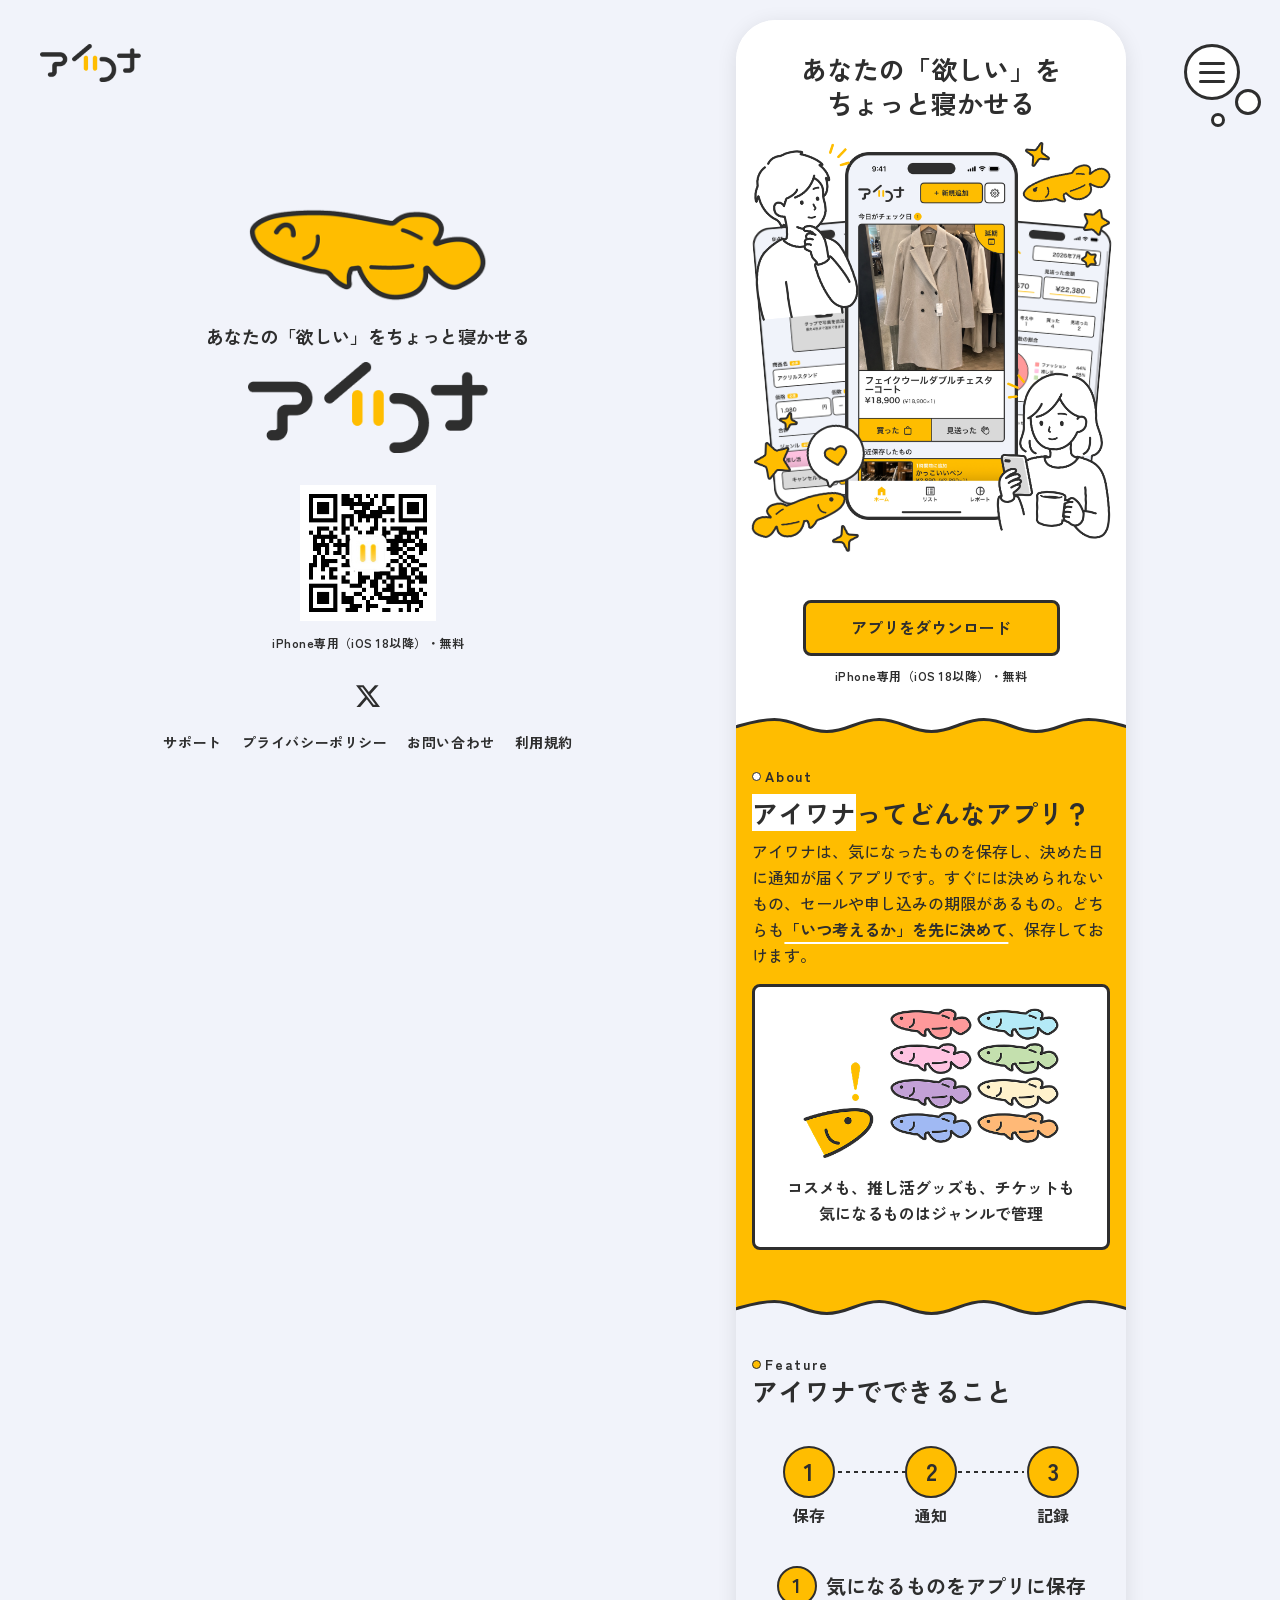
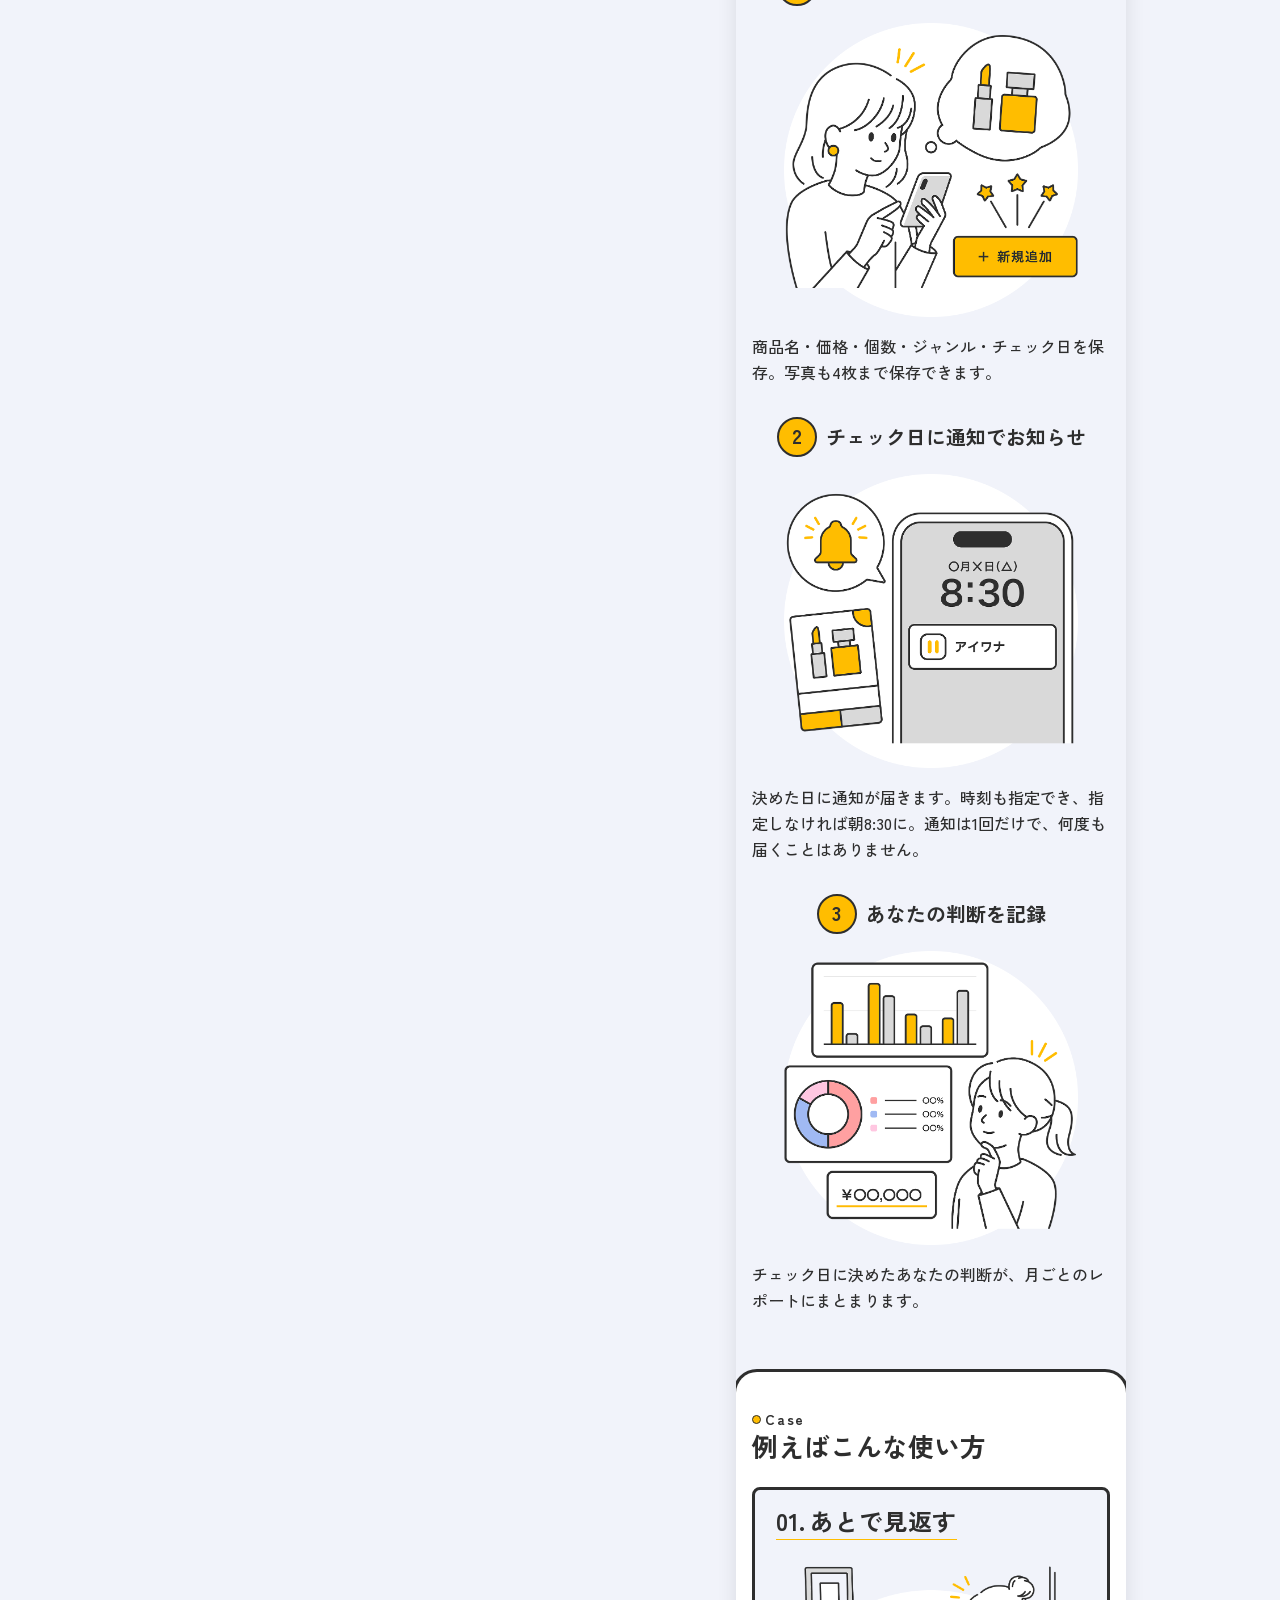
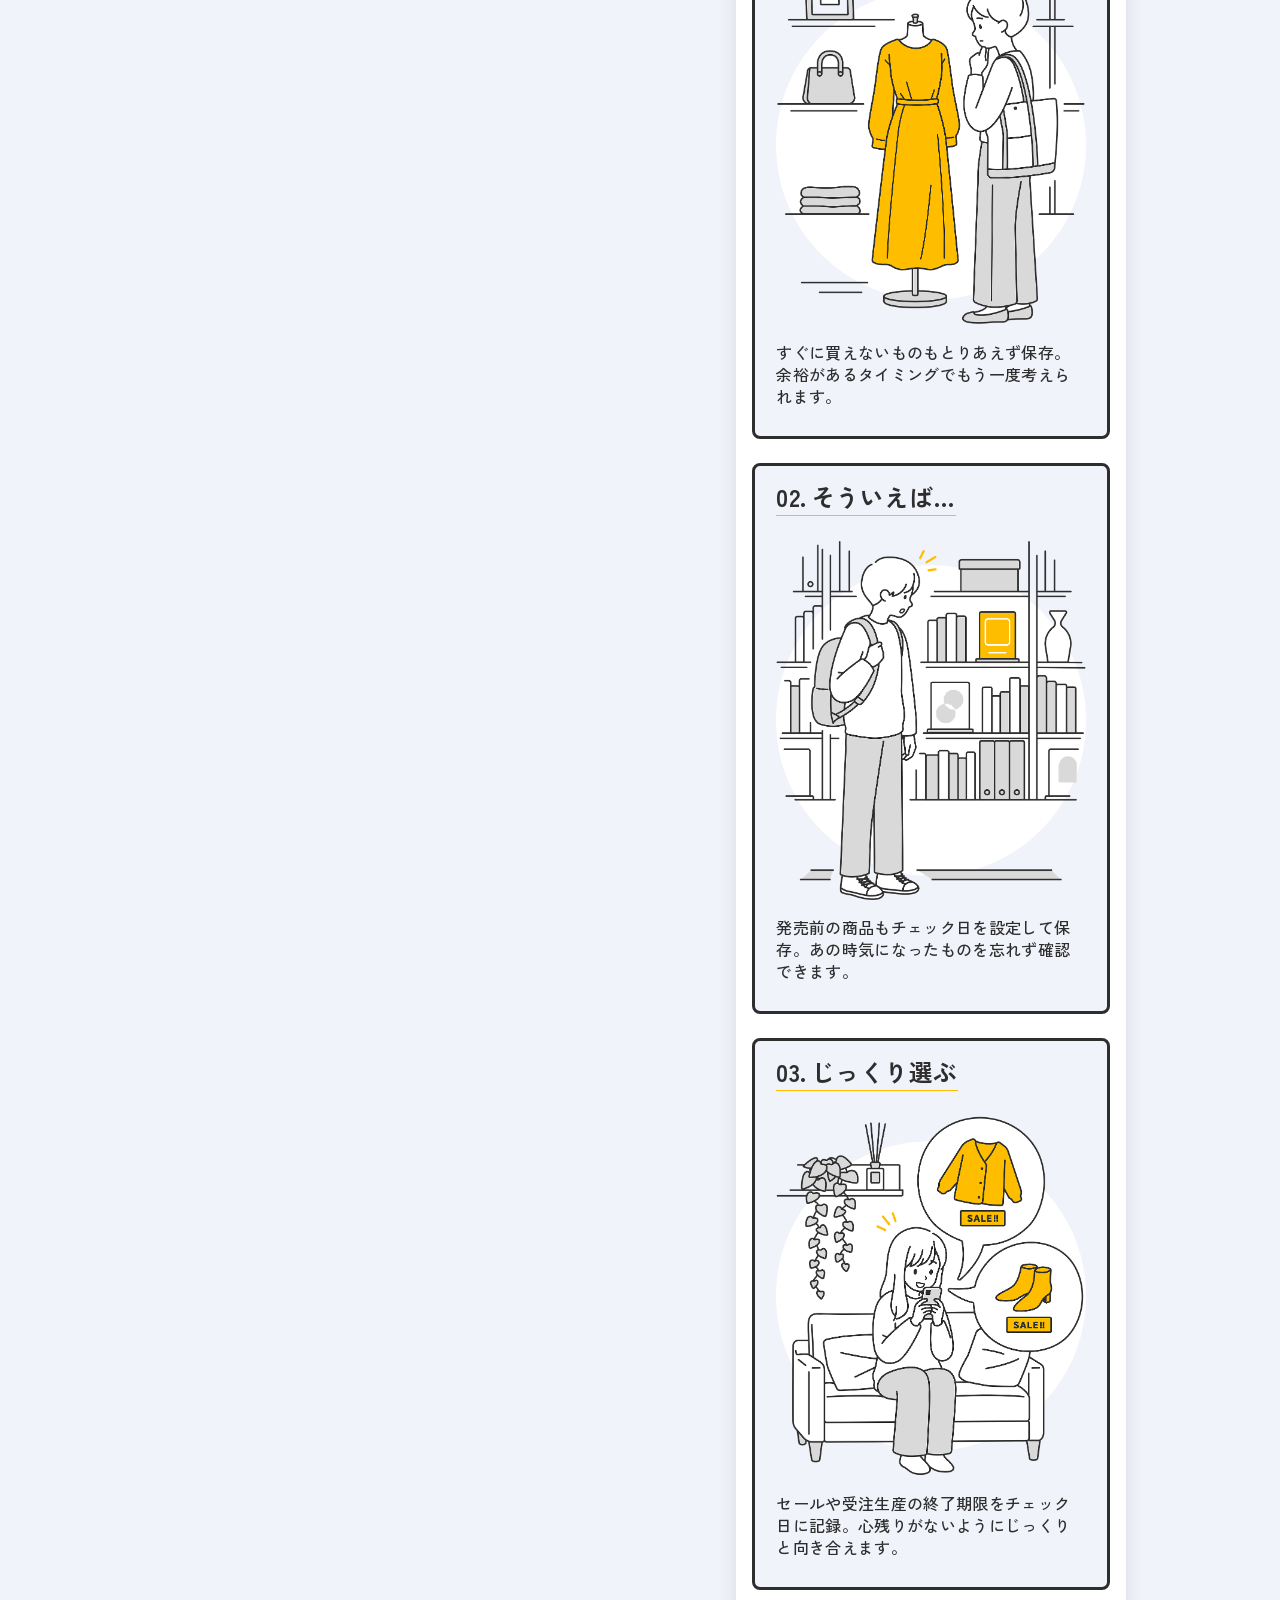
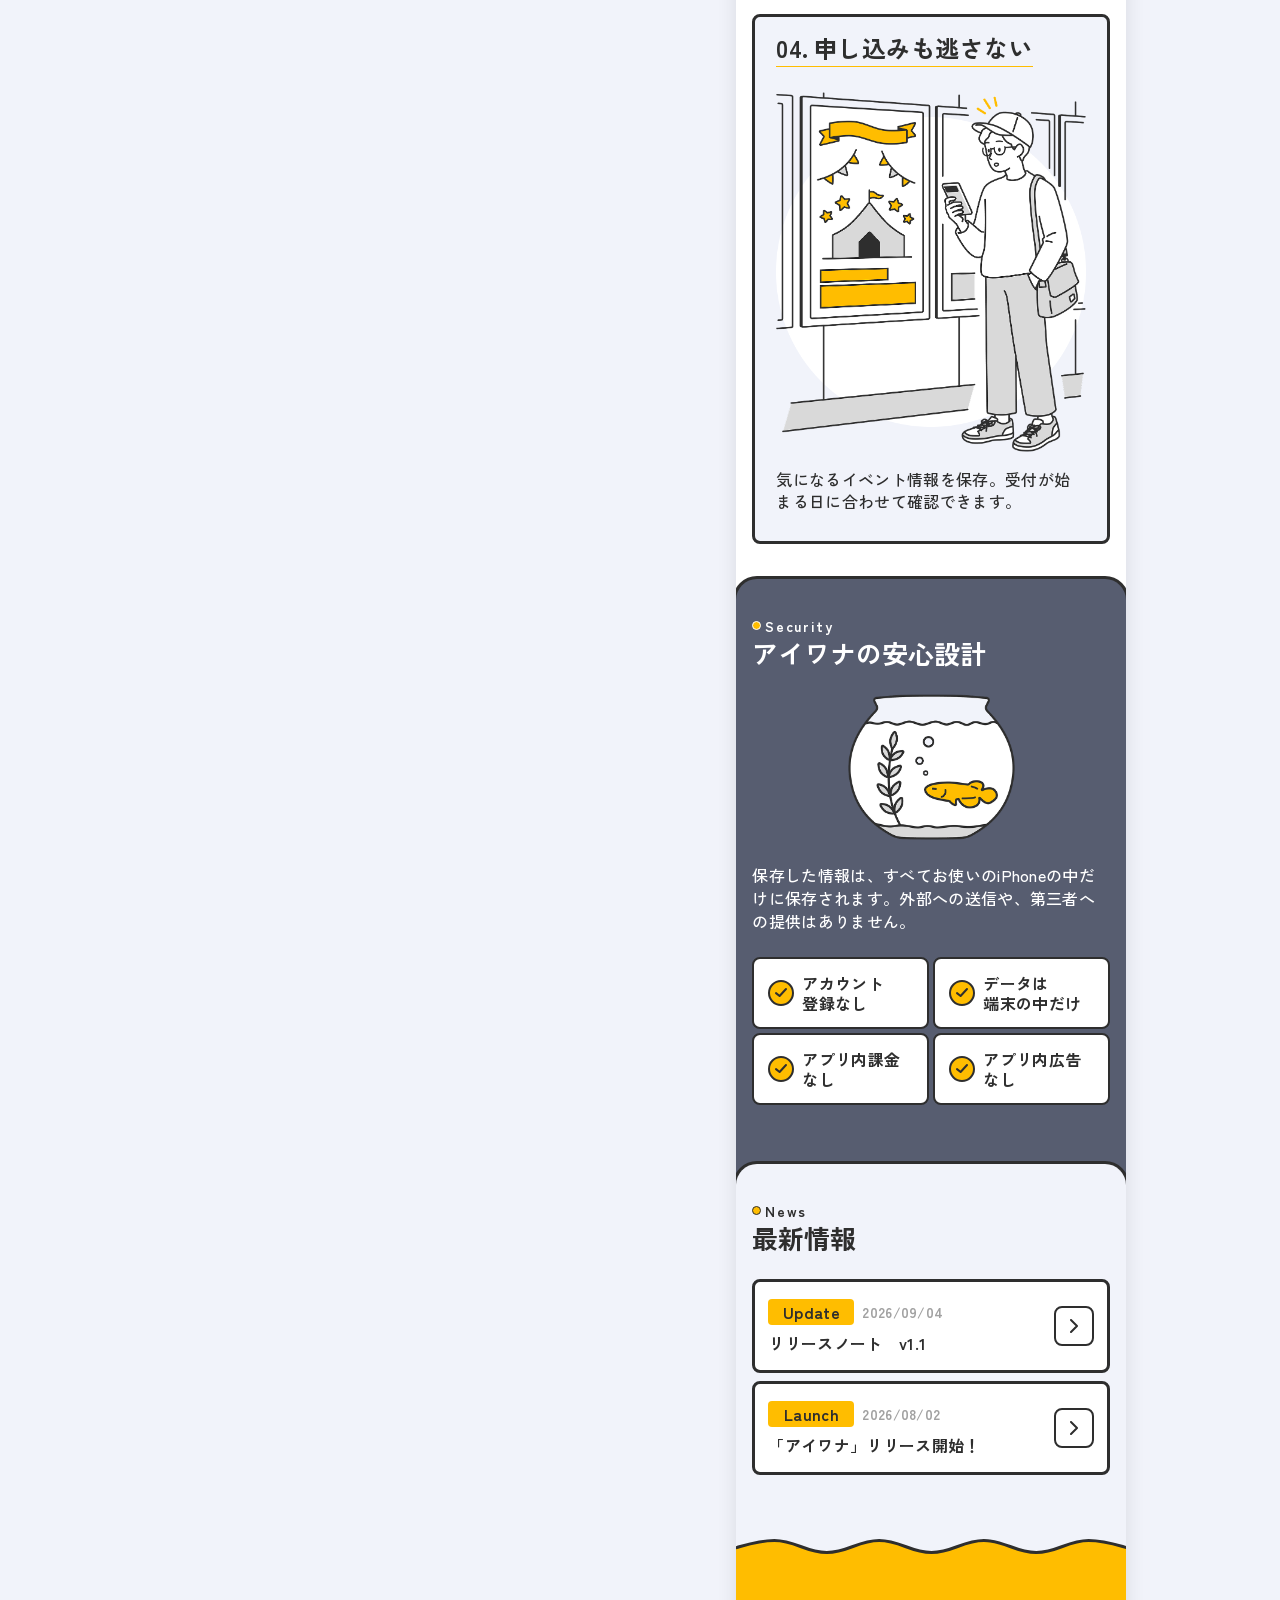
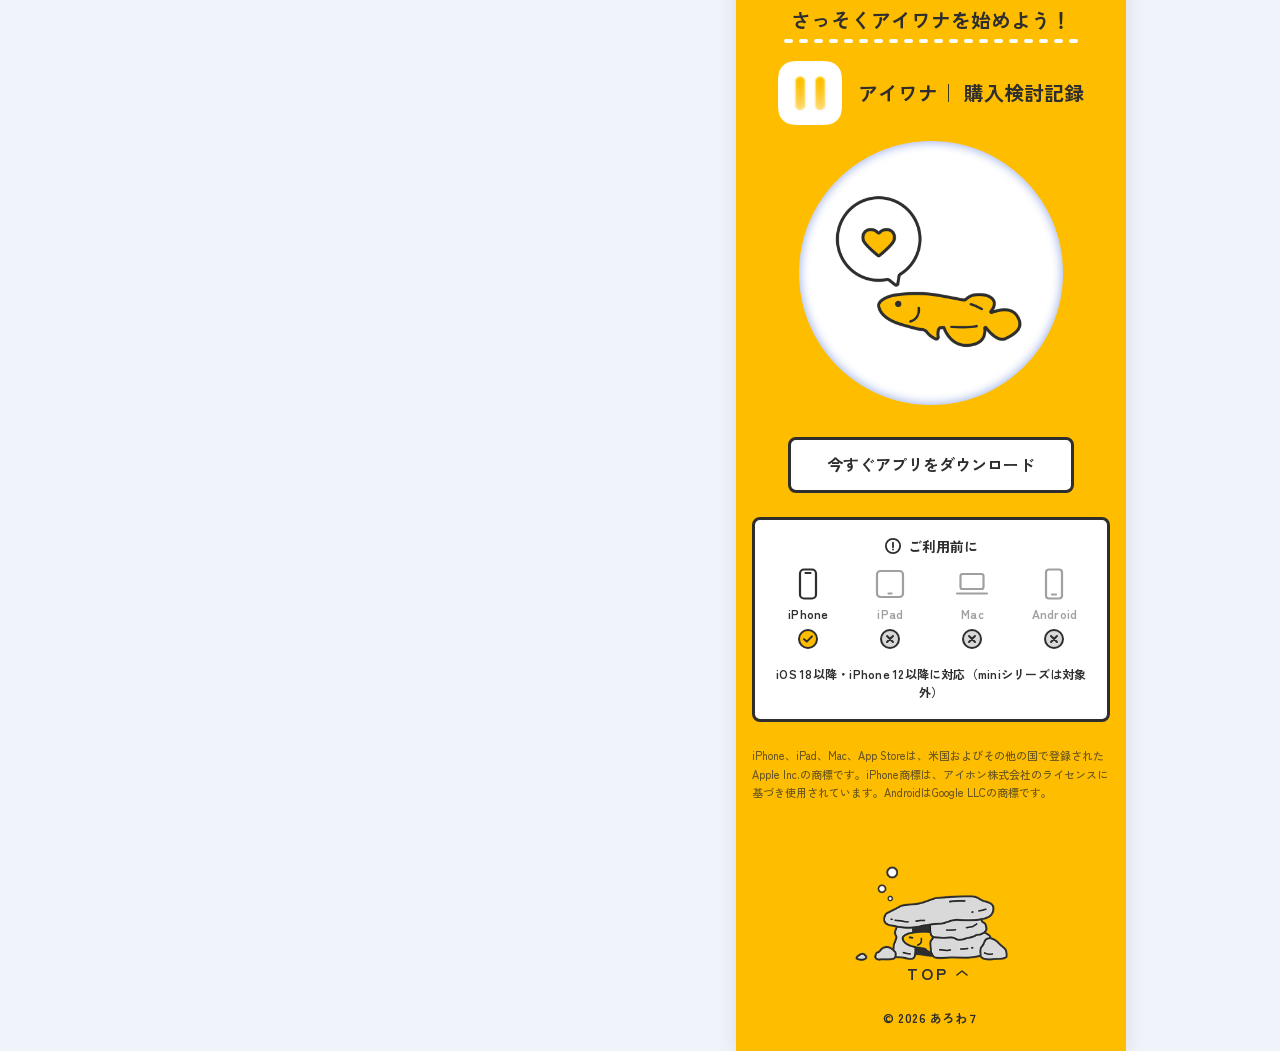
==== commit 718ebd10: "水草をやめ、ヘッダーのロゴを上に揃え、三本線の左上の泡を外す（v3.47 相当） Co-Authored-By: Claude Fable 5.1 <noreply@anthropic.com> Cl" ====
--- a/index.html
+++ b/index.html
@@ -1,11 +1,10 @@
-<!doctype html><html><head><meta charset=utf8><meta name=viewport content="width=device-width,initial-scale=1"><style>:root{color-scheme:light}body{margin:0;padding:0;font:14px -apple-system,BlinkMacSystemFont,sans-serif;background:#fff;color:#000}img{max-width:100%}[hidden]:not([hidden=until-found i]){display:none!important}</style></head><body>
 <!doctype html>
 <html lang="ja">
 <head>
 <meta charset="utf-8">
 <meta name="viewport" content="width=device-width, initial-scale=1">
 <title>アイワナ公式サイト</title>
-<meta name="version" content="v3.45 2026-11-09">
+<meta name="version" content="v3.47 2026-11-09">
 <meta name="description" content="アイワナは、気になったものを保存し、決めた日に通知が届くiPhoneアプリです。">
 <!-- OGP v3.45：SNSやチャットにURLを貼ったときのカード。公開版：og:url と og:image は GitHub Pages のURL。画像は img/ogp.png（1200×630・案B＝魚＋コピー＋ロゴ） -->
 <meta property="og:type" content="website">
@@ -24,7 +23,7 @@
 <link rel="preconnect" href="https://fonts.googleapis.com">
 <link rel="preconnect" href="https://fonts.gstatic.com" crossorigin>
 <link href="https://fonts.googleapis.com/css2?family=Zen+Kaku+Gothic+New:wght@500;700;900&amp;display=swap" rel="stylesheet">
-<link rel="stylesheet" href="css/style.css?v=3.45">
+<link rel="stylesheet" href="css/style.css?v=3.47">
 </head>
 <body>
 <div class="page">
@@ -45,10 +44,6 @@
 <div class="phdr">
  <a class="phdr-logo" href="#top" aria-label="アイワナ公式サイトのトップへ"><img src="img/logo.png" alt="アイワナ"></a>
  <button class="burger phdr-burger" type="button" aria-label="メニューを開く" aria-expanded="false" data-open-menu><span></span><span></span><span></span><i class="bub"></i></button> <!-- v3.37：丸の周りに泡3つ（::before・::after・i.bub） -->
-</div>
-<!-- PC幅の背景：薄青の水槽。アロワナが左右から泳いで入ってくる -->
-<div class="bg-layer" aria-hidden="true">
- <img class="bg-plant" src="img/bg-plant.png" alt="" width="440" height="1402"> <!-- v3.37：水草（アセット47→v3.40でアセット48に。線が細い方）。PC幅の左下に固定。v3.39：1280px未満は本体と一緒に左へ動いて画面の外へ -->
 </div>
 <div class="layout">
 <!-- 左（PC幅だけ）v3.28〜：ADAYの構成。画面に固定した面に、魚（その場でふよふよ・口から泡）・キャッチコピー・ロゴ・QR。下にFOLLOW US -->
@@ -310,8 +305,6 @@
      <svg class="mnu-hem mnu-hem-v" viewBox="0 0 24 1676" preserveAspectRatio="xMinYMin slice" aria-hidden="true"><g transform="translate(24 0) rotate(90)"><path d="M0 13.5 C0.00 13.5 31.31 1.5 52.375 1.5 C73.44 1.5 83.69 13.5 104.75 13.5 C125.81 13.5 136.06 1.5 157.125 1.5 C178.19 1.5 188.44 13.5 209.50 13.5 C230.56 13.5 240.81 1.5 261.875 1.5 C282.94 1.5 293.19 13.5 314.25 13.5 C335.31 13.5 345.56 1.5 366.625 1.5 C387.69 1.5 397.94 13.5 419.00 13.5 C440.06 13.5 450.31 1.5 471.375 1.5 C492.44 1.5 502.69 13.5 523.75 13.5 C544.81 13.5 555.06 1.5 576.125 1.5 C597.19 1.5 607.44 13.5 628.50 13.5 C649.56 13.5 659.81 1.5 680.875 1.5 C701.94 1.5 712.19 13.5 733.25 13.5 C754.31 13.5 764.56 1.5 785.625 1.5 C806.69 1.5 816.94 13.5 838.00 13.5 C859.06 13.5 869.31 1.5 890.375 1.5 C911.44 1.5 921.69 13.5 942.75 13.5 C963.81 13.5 974.06 1.5 995.125 1.5 C1016.19 1.5 1026.44 13.5 1047.50 13.5 C1068.56 13.5 1078.81 1.5 1099.875 1.5 C1120.94 1.5 1131.19 13.5 1152.25 13.5 C1173.31 13.5 1183.56 1.5 1204.625 1.5 C1225.69 1.5 1235.94 13.5 1257.00 13.5 C1278.06 13.5 1288.31 1.5 1309.375 1.5 C1330.44 1.5 1340.69 13.5 1361.75 13.5 C1382.81 13.5 1393.06 1.5 1414.125 1.5 C1435.19 1.5 1445.44 13.5 1466.50 13.5 C1487.56 13.5 1497.81 1.5 1518.875 1.5 C1539.94 1.5 1550.19 13.5 1571.25 13.5 C1592.31 13.5 1602.56 1.5 1623.625 1.5 C1644.69 1.5 1654.94 13.5 1676.00 13.5 L1676 0 L0 0 Z" fill="#ffbd00"></path><path d="M0 13.5 C0.00 13.5 31.31 1.5 52.375 1.5 C73.44 1.5 83.69 13.5 104.75 13.5 C125.81 13.5 136.06 1.5 157.125 1.5 C178.19 1.5 188.44 13.5 209.50 13.5 C230.56 13.5 240.81 1.5 261.875 1.5 C282.94 1.5 293.19 13.5 314.25 13.5 C335.31 13.5 345.56 1.5 366.625 1.5 C387.69 1.5 397.94 13.5 419.00 13.5 C440.06 13.5 450.31 1.5 471.375 1.5 C492.44 1.5 502.69 13.5 523.75 13.5 C544.81 13.5 555.06 1.5 576.125 1.5 C597.19 1.5 607.44 13.5 628.50 13.5 C649.56 13.5 659.81 1.5 680.875 1.5 C701.94 1.5 712.19 13.5 733.25 13.5 C754.31 13.5 764.56 1.5 785.625 1.5 C806.69 1.5 816.94 13.5 838.00 13.5 C859.06 13.5 869.31 1.5 890.375 1.5 C911.44 1.5 921.69 13.5 942.75 13.5 C963.81 13.5 974.06 1.5 995.125 1.5 C1016.19 1.5 1026.44 13.5 1047.50 13.5 C1068.56 13.5 1078.81 1.5 1099.875 1.5 C1120.94 1.5 1131.19 13.5 1152.25 13.5 C1173.31 13.5 1183.56 1.5 1204.625 1.5 C1225.69 1.5 1235.94 13.5 1257.00 13.5 C1278.06 13.5 1288.31 1.5 1309.375 1.5 C1330.44 1.5 1340.69 13.5 1361.75 13.5 C1382.81 13.5 1393.06 1.5 1414.125 1.5 C1435.19 1.5 1445.44 13.5 1466.50 13.5 C1487.56 13.5 1497.81 1.5 1518.875 1.5 C1539.94 1.5 1550.19 13.5 1571.25 13.5 C1592.31 13.5 1602.56 1.5 1623.625 1.5 C1644.69 1.5 1654.94 13.5 1676.00 13.5" fill="none" stroke="#2e2e2e" stroke-width="3" vector-effect="non-scaling-stroke"></path></g></svg>
     </div>
 </div>
-<script src="js/main.js?v=3.45"></script>
+<script src="js/main.js?v=3.47"></script>
 </body>
 </html>
-
-</body></html>
--- a/css/style.css
+++ b/css/style.css
@@ -21,7 +21,7 @@
 /* 骨格：スマホ幅は1列。PC幅は 両脇｜本体390px｜両脇 の3列＋下にフッター */
 .layout{position:relative;z-index:1;display:grid;grid-template-columns:minmax(0,1fr)}
 .col{position:relative;min-width:0;background:#ffffff;overflow-x:clip}
-.side,.bg-layer,.phdr{display:none}
+.side,.phdr{display:none}
 
 /* ===== 共通の部品 ===== */
 .eyebrow{margin:0;display:flex;align-items:center;gap:4px;font-size:14px;font-weight:700;letter-spacing:.12em;line-height:20px}
@@ -291,10 +291,7 @@
 /* ===== PC幅 v3.28（2026-11-09・ご主人様「ADAYみたいに」）=====
    構成：左＝画面に固定した面（魚・キャッチコピー・ロゴ・ダウンロード。下にFOLLOW US）／右寄り＝スマホ幅の本体390px（上の角丸40・影）／右端＝余白（画面幅の12%・ADAYの実測 278/2316）。背景は薄青のまま（泳ぐアロワナと泡も残す）。
    ADAYの実測（2316×1271）：右の本体440px・右余白278px・上20px・角丸48、左の面は sticky で画面の高さいっぱい、犬202×145→小さなコピー16px→ロゴ70px→ボタン340×82、下にSNS。ヘッダー＝ロゴ（左40px）＋白い丸の三本線56px（右40px・上44px）。メニュー＝右半分・角丸40px 0 0 40px・幕 rgba(0,0,0,.4)・0.3秒 cubic-bezier(.4,.4,0,1) */
-:root{--pc-right:clamp(128px, 12vw, 280px); /* 右の余白の最小を128px（v3.42。1000〜1066px で三本線の泡が本体から10px離れるように。1067px以上は12vwのまま） */
- /* 水草（v3.39）：高さは画面の64%（最大660px）。幅は画像の比（アセット48：440/1402＝0.3139。v3.40）。1280px以上は画面の左端から clamp(24px,3vw,64px)。1280px未満は本体の左端から698px左（＝1280pxのときの距離）に固定し、本体と一緒に左へ動いて画面の外へ出る */
- --plant-h:min(64vh, 660px); --plant-w:calc(min(64vh, 660px) * 0.3139); --plant-left:clamp(24px, 3vw, 64px); --plant-right:calc(var(--plant-left) + var(--plant-w))}
-@media (max-width:1279px){:root{--plant-left:calc(100vw - 390px - var(--pc-right) - 698px)}}
+:root{--pc-right:clamp(128px, 12vw, 280px)} /* 右の余白の最小は128px（v3.42。1000〜1066px で三本線の泡が本体から10px離れるように。1067px以上は12vw） */
 .page{padding-top:0;background:var(--blue)}
 .hdr{display:none}
 .layout{grid-template-columns:minmax(0,1fr) 390px var(--pc-right)}
@@ -302,8 +299,8 @@
 .fv,.art{border-radius:40px 40px 0 0}
 /* 左の面：画面に固定。中身は上下中央、FOLLOW US は下 */
 .side{display:block;position:relative}
-/* 左の面（v3.39）：中身（魚〜リンク）は「水草の右端〜本体の左端」の中央。水草が画面の外に出たら「画面の左端〜本体の左端」の中央 */
-.side-stack{position:fixed;top:0;left:0;bottom:0;width:calc(100% - 390px - var(--pc-right));box-sizing:border-box;padding:120px 0 60px max(0px, var(--plant-right));display:flex;flex-direction:column;align-items:center;justify-content:center}
+/* 左の面：中身（魚〜リンク）は面の中央（v3.47 で v3.38 までの形に戻した。水草はやめた） */
+.side-stack{position:fixed;top:0;left:0;bottom:0;width:calc(100% - 390px - var(--pc-right));box-sizing:border-box;padding:120px 40px 60px;display:flex;flex-direction:column;align-items:center;justify-content:center}
 .side.right .side-stack{display:none}
 .hero{display:flex;flex-direction:column;align-items:center;text-align:center}
 /* 魚（吹き出しなし・240px）：KVと同じふよふよ。口（左）から泡が3つ、上へ上がって消える（2.6秒・ずらして） */
@@ -325,22 +322,17 @@
 .hero-links{margin-top:24px;display:flex;flex-wrap:wrap;justify-content:center;gap:8px 20px}
 .hero-links a{position:relative;font-size:14px;font-weight:700;letter-spacing:.04em;line-height:20px;color:var(--ink);text-decoration:none} /* 14px（v3.41。v3.33〜は12px） */
 .side-card{width:100%;max-width:232px;box-sizing:border-box;background:#ffffff;border:2.5px solid var(--ink);border-radius:16px}
-/* 背景（v3.37）：薄青＋左下に水草（ご主人様のイラスト・アセット48）。泳ぐアロワナ3匹（v3.28〜v3.30）と下から上がる泡（〜v3.28）はやめ、v3.43 で要素ごと消した */
-.bg-layer{display:block;position:fixed;inset:0;z-index:0;pointer-events:none;overflow:hidden}
-.bg-plant{position:absolute;left:var(--plant-left);bottom:-6px;height:var(--plant-h);width:auto} /* v3.39：急に消さず、1280px未満は本体と一緒に左へ（.bg-layer の overflow:hidden で画面の外は切れる） */
-/* 消え際（v3.44・ご主人様 iPad 12.9縦で葉先だけ見えた）：見えている幅が全体の60%を切ったら薄くし始め、10%で0。割り算は tan(atan2()) で（iOS 15.4／Chrome 111 以降。未対応では今までどおり1） */
-.bg-plant{opacity:clamp(0, tan(atan2(var(--plant-right) - var(--plant-w) * 0.1, var(--plant-w) * 0.5)), 1)}
+/* 背景：薄青1色（v3.47。水草（v3.37〜v3.46）・泳ぐアロワナ3匹（v3.28〜v3.30）・下から上がる泡（〜v3.28）はすべてやめた） */
 /* PC幅のヘッダー（ADAY）：画面の幅いっぱい・背景なし。左にロゴ、右に白い丸の三本線。常に出ている（スクロールで隠さない）。メニュー（z25）より上に置き、×で閉じられるようにする */
-.phdr{position:fixed;top:0;left:0;right:0;z-index:30;display:flex;align-items:center;justify-content:space-between;padding:44px 40px;box-sizing:border-box;pointer-events:none}
+.phdr{position:fixed;top:0;left:0;right:0;z-index:30;display:flex;align-items:flex-start;justify-content:space-between;padding:44px 40px;box-sizing:border-box;pointer-events:none} /* v3.47：ロゴは三本線の上端（44px）に揃える（v3.46 までは丸の中心に揃えていて9px低かった） */
 .phdr.hide{transform:none}
 .phdr>*{pointer-events:auto}
 .phdr-logo{display:block;line-height:0}
 .phdr-logo img{width:101px;height:38px}
 .phdr-r{display:none}
 .phdr-burger{position:relative;width:56px;height:56px;border-radius:50%;background:#ffffff;border:3px solid var(--ink);box-sizing:border-box;padding:0;cursor:pointer;display:flex;flex-direction:column;align-items:center;justify-content:center;gap:6px}
-/* 泡3つ（v3.37・ご主人様の画像）：丸84px基準の位置を56pxに換算。左上22px・右下26px・下14px。線は丸・泡とも3px（v3.41。v3.38〜v3.40 は2.5px）、丸と泡・泡同士は少し離す（v3.38）。丸の縁より手前に描く。押せる範囲は丸だけ */
-.phdr-burger::before,.phdr-burger::after,.phdr-burger .bub{content:"";position:absolute;box-sizing:border-box;border-radius:50%;background:#ffffff;border:3px solid var(--ink);pointer-events:none}
-.phdr-burger::before{width:22px;height:22px;left:-22px;top:-14px}
+/* 泡（v3.37・ご主人様の画像）：丸84px基準の位置を56pxに換算。右下26px・下14px（左上の22pxは v3.47 で外した）。線は丸・泡とも3px（v3.41。v3.38〜v3.40 は2.5px）、丸と泡・泡同士は少し離す（v3.38）。丸の縁より手前に描く。押せる範囲は丸だけ */
+.phdr-burger::after,.phdr-burger .bub{content:"";position:absolute;box-sizing:border-box;border-radius:50%;background:#ffffff;border:3px solid var(--ink);pointer-events:none}
 .phdr-burger::after{width:26px;height:26px;left:48px;top:42px}
 .phdr-burger .bub{width:14px;height:14px;left:24px;top:66px}
 /* 三本線の線（PC幅）：3px（v3.40・ご主人様「もう1太く」。スマホ幅は2pxのまま）。×のときの寄せ幅は線3＋間6＝9px */
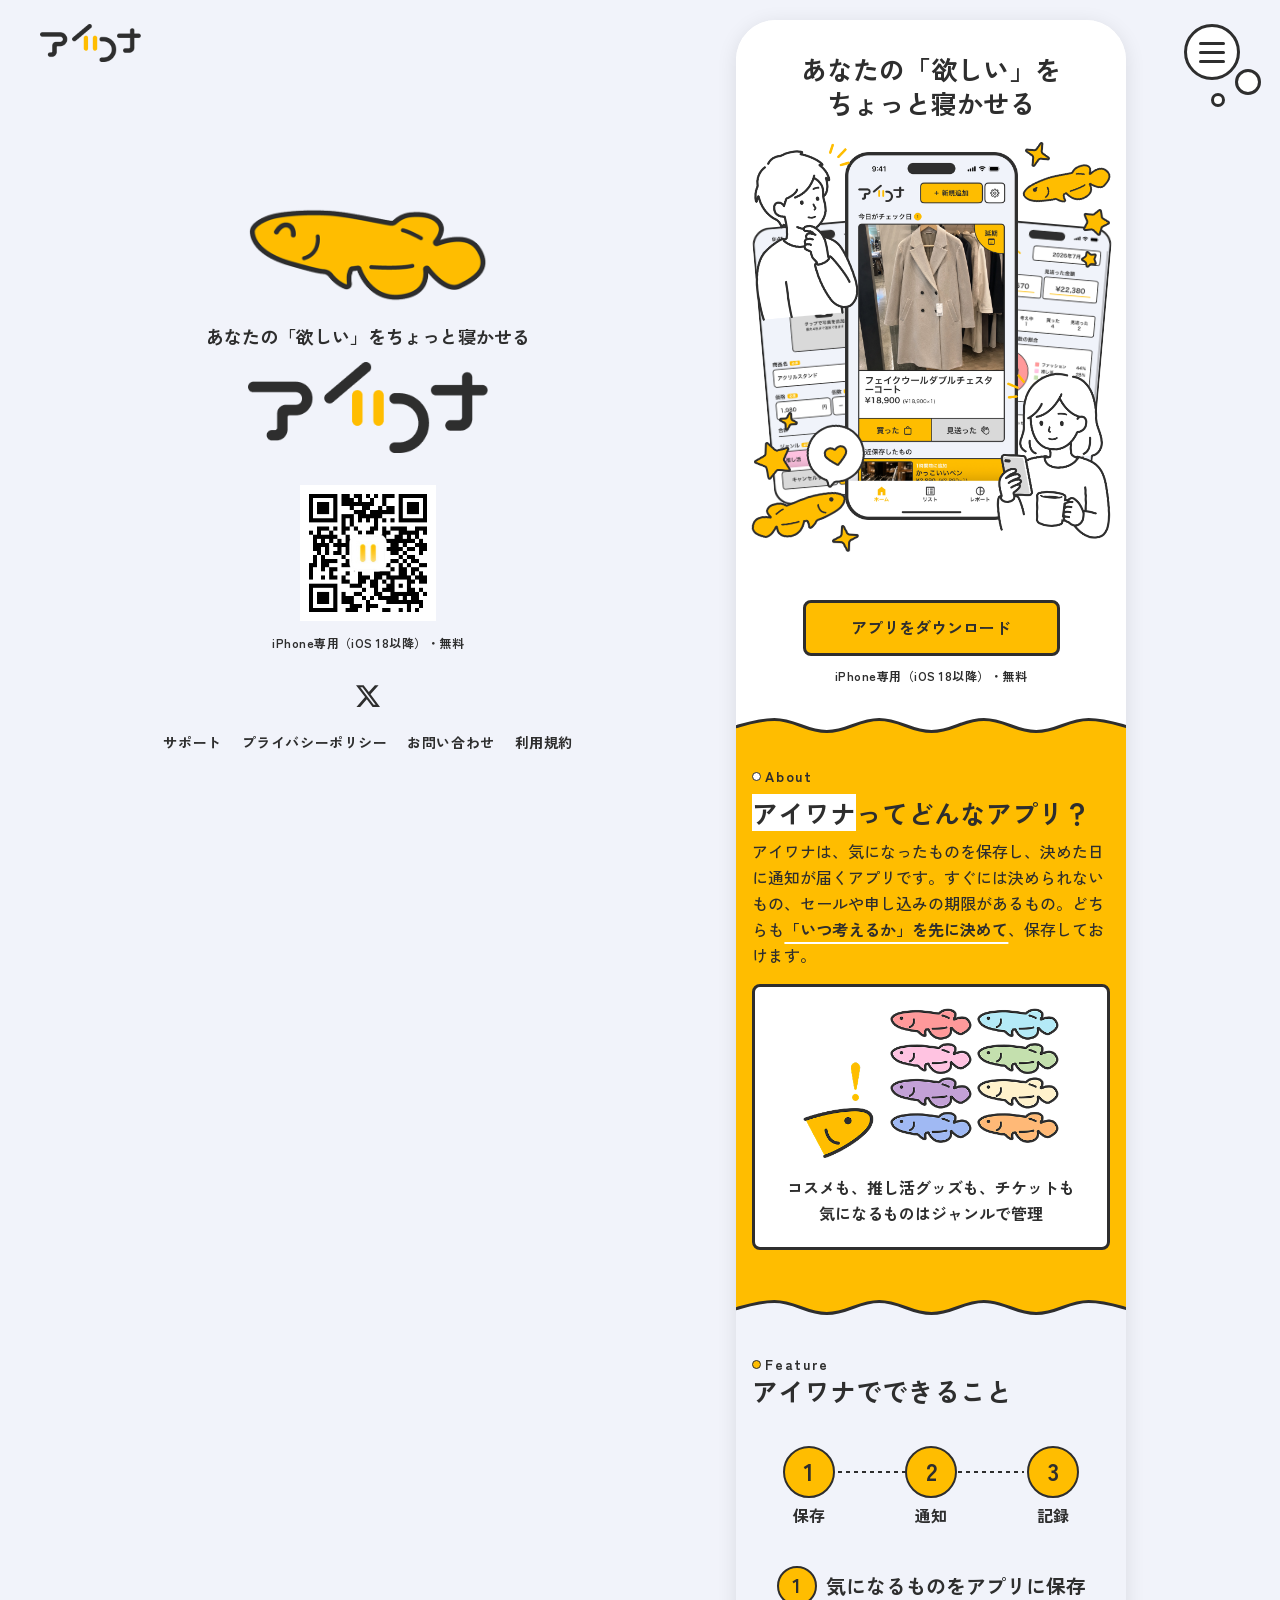
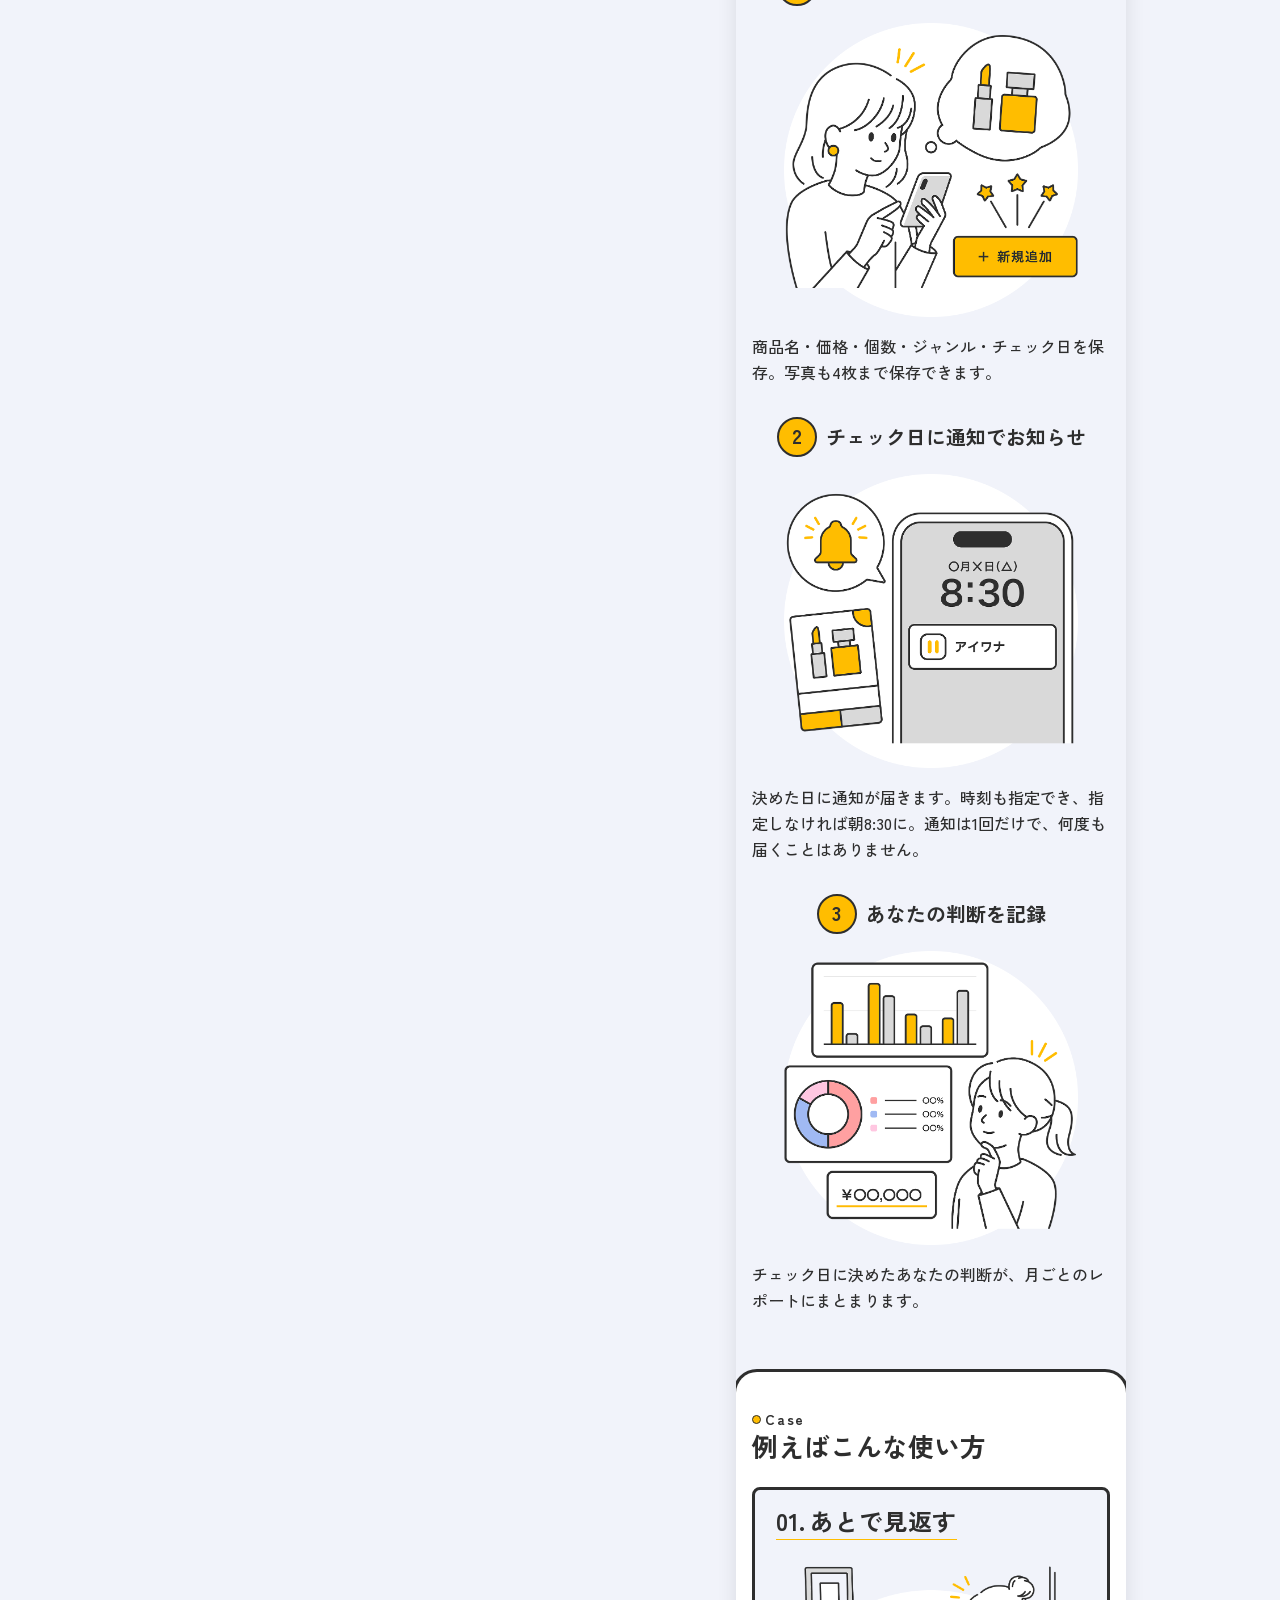
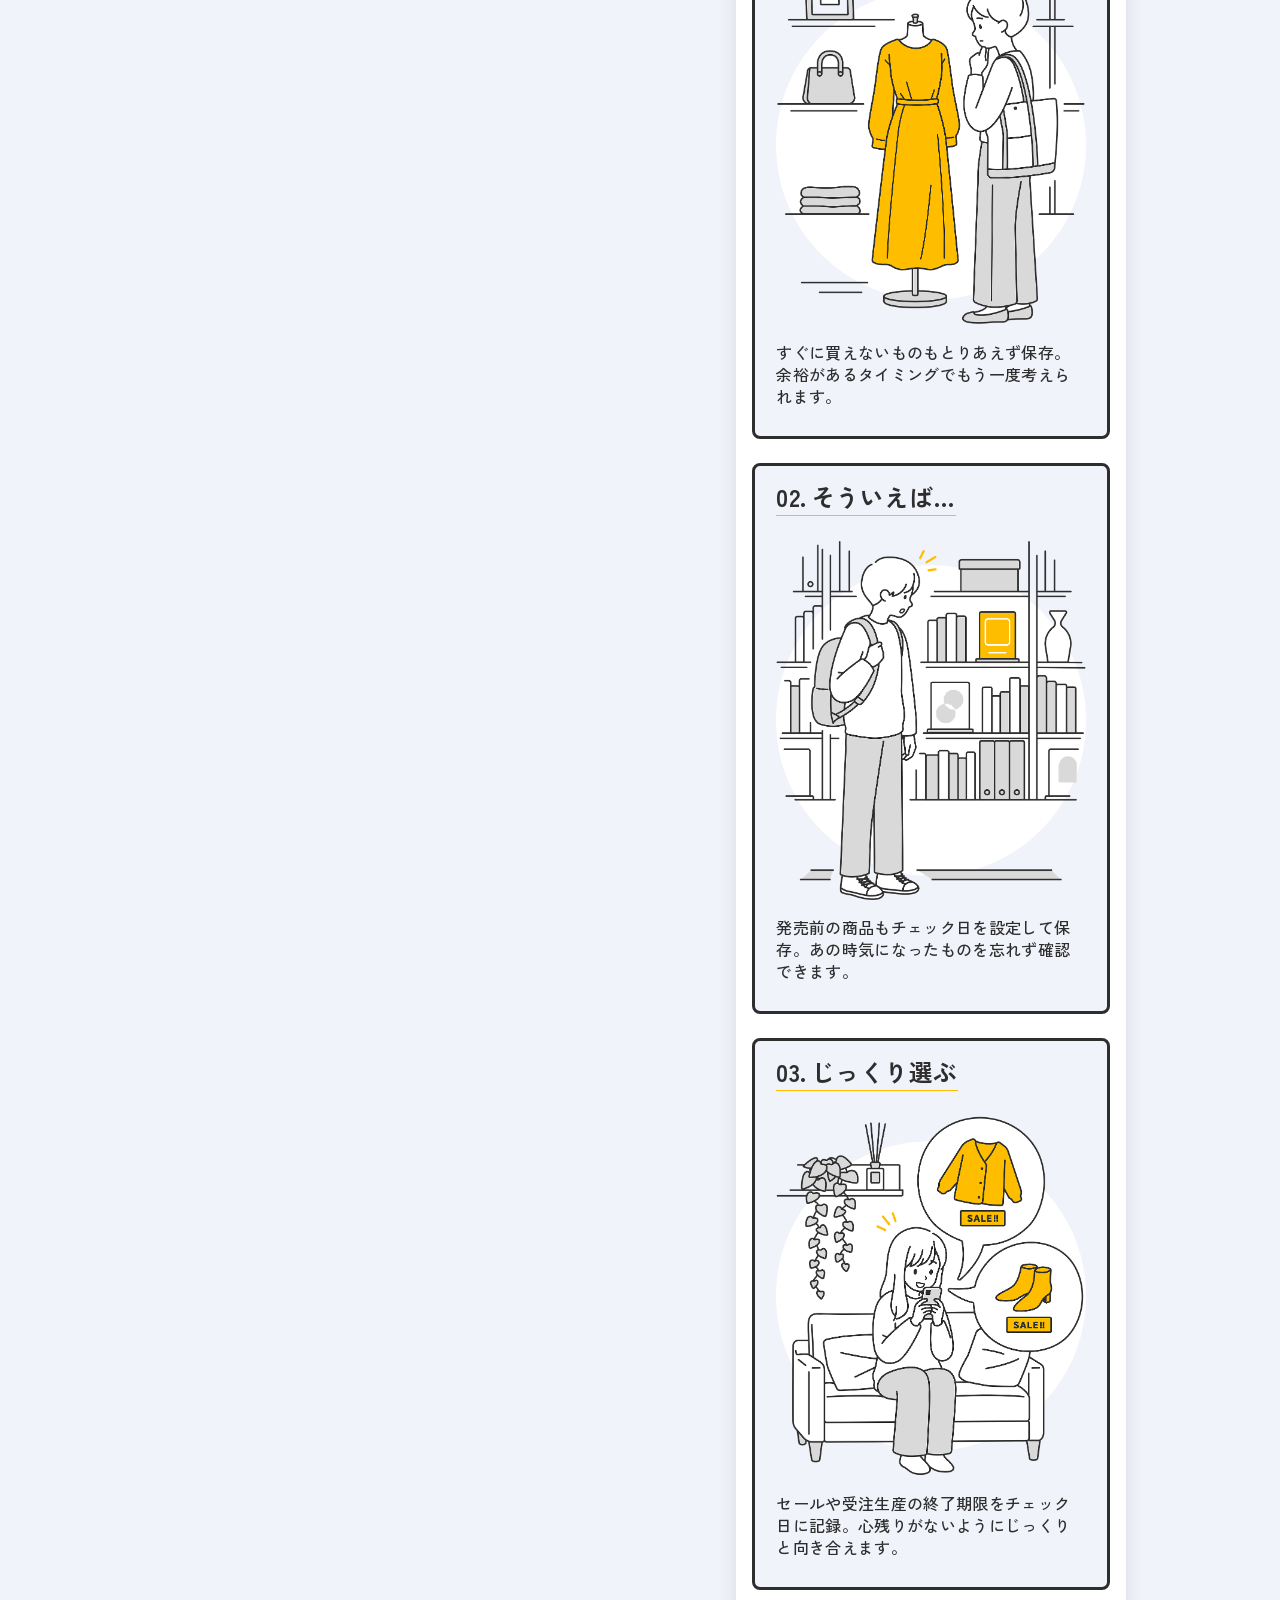
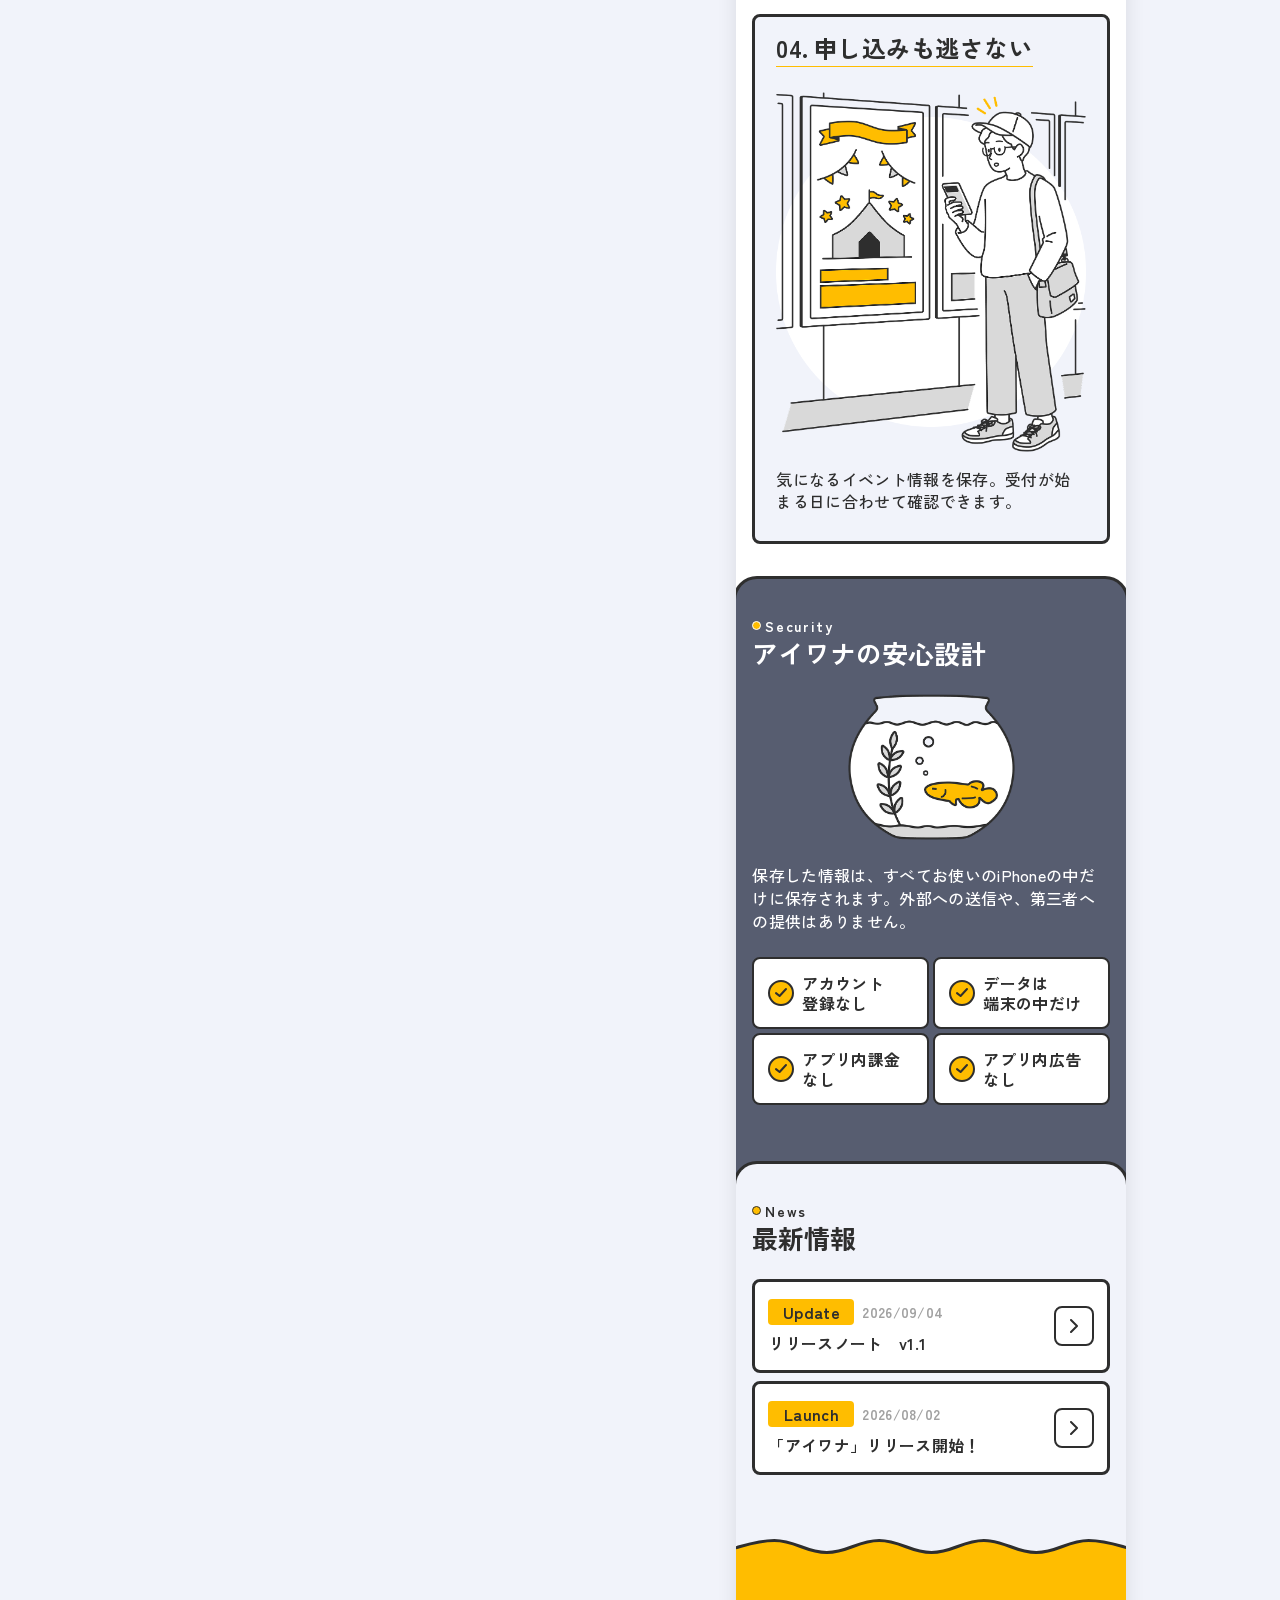
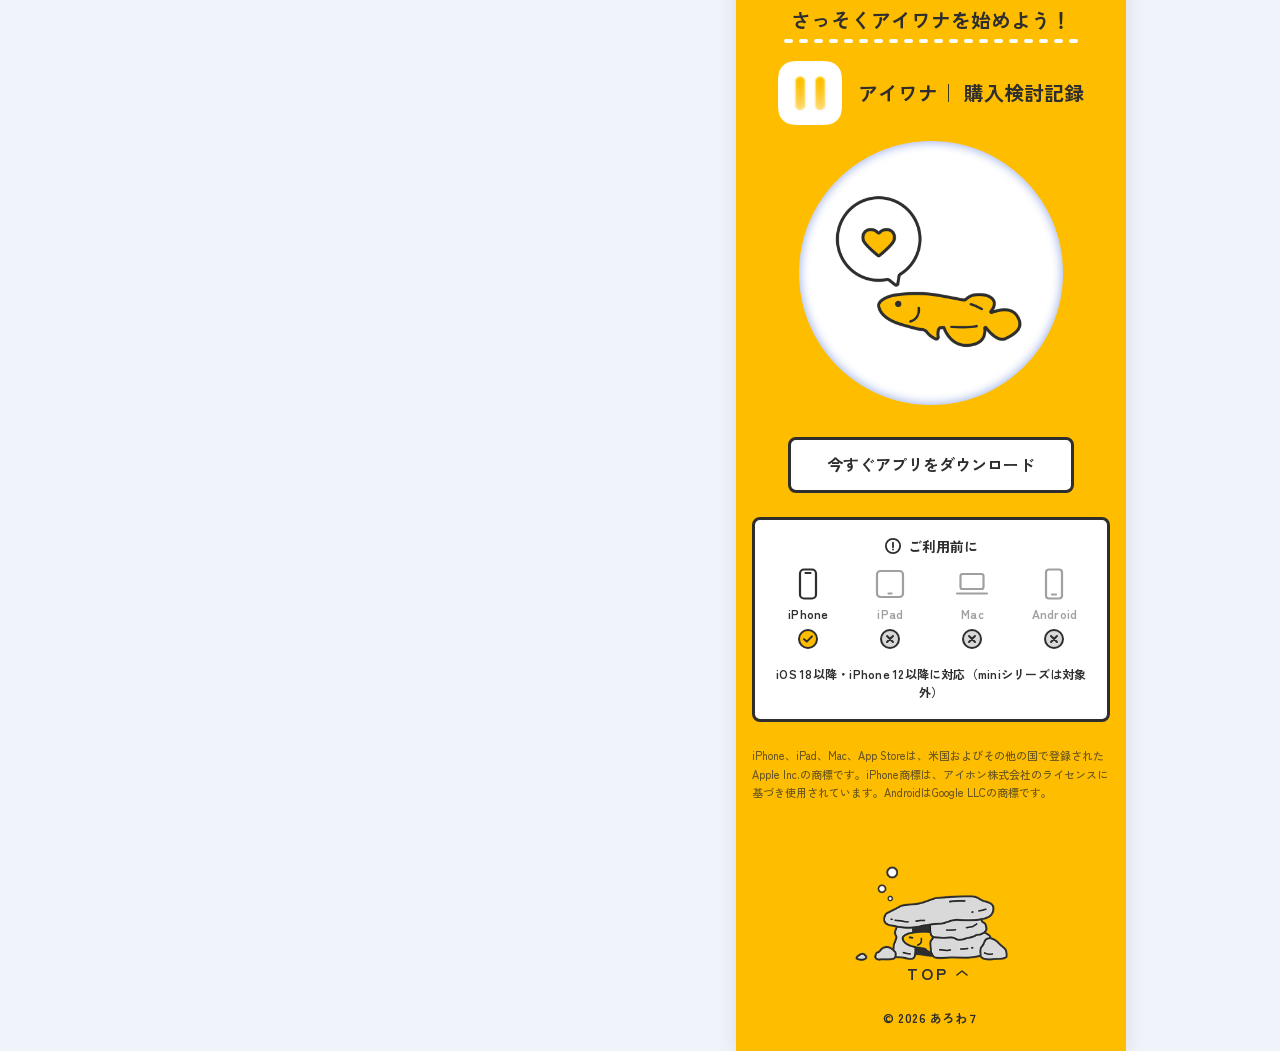
==== commit 255d2c41: "ヘッダーの上の余白を24pxに（v3.48 相当） Co-Authored-By: Claude Fable 5.1 <noreply@anthropic.com> Claude-Session: h" ====
--- a/index.html
+++ b/index.html
@@ -4,7 +4,7 @@
 <meta charset="utf-8">
 <meta name="viewport" content="width=device-width, initial-scale=1">
 <title>アイワナ公式サイト</title>
-<meta name="version" content="v3.47 2026-11-09">
+<meta name="version" content="v3.48 2026-11-09">
 <meta name="description" content="アイワナは、気になったものを保存し、決めた日に通知が届くiPhoneアプリです。">
 <!-- OGP v3.45：SNSやチャットにURLを貼ったときのカード。公開版：og:url と og:image は GitHub Pages のURL。画像は img/ogp.png（1200×630・案B＝魚＋コピー＋ロゴ） -->
 <meta property="og:type" content="website">
@@ -23,7 +23,7 @@
 <link rel="preconnect" href="https://fonts.googleapis.com">
 <link rel="preconnect" href="https://fonts.gstatic.com" crossorigin>
 <link href="https://fonts.googleapis.com/css2?family=Zen+Kaku+Gothic+New:wght@500;700;900&amp;display=swap" rel="stylesheet">
-<link rel="stylesheet" href="css/style.css?v=3.47">
+<link rel="stylesheet" href="css/style.css?v=3.48">
 </head>
 <body>
 <div class="page">
@@ -305,6 +305,6 @@
      <svg class="mnu-hem mnu-hem-v" viewBox="0 0 24 1676" preserveAspectRatio="xMinYMin slice" aria-hidden="true"><g transform="translate(24 0) rotate(90)"><path d="M0 13.5 C0.00 13.5 31.31 1.5 52.375 1.5 C73.44 1.5 83.69 13.5 104.75 13.5 C125.81 13.5 136.06 1.5 157.125 1.5 C178.19 1.5 188.44 13.5 209.50 13.5 C230.56 13.5 240.81 1.5 261.875 1.5 C282.94 1.5 293.19 13.5 314.25 13.5 C335.31 13.5 345.56 1.5 366.625 1.5 C387.69 1.5 397.94 13.5 419.00 13.5 C440.06 13.5 450.31 1.5 471.375 1.5 C492.44 1.5 502.69 13.5 523.75 13.5 C544.81 13.5 555.06 1.5 576.125 1.5 C597.19 1.5 607.44 13.5 628.50 13.5 C649.56 13.5 659.81 1.5 680.875 1.5 C701.94 1.5 712.19 13.5 733.25 13.5 C754.31 13.5 764.56 1.5 785.625 1.5 C806.69 1.5 816.94 13.5 838.00 13.5 C859.06 13.5 869.31 1.5 890.375 1.5 C911.44 1.5 921.69 13.5 942.75 13.5 C963.81 13.5 974.06 1.5 995.125 1.5 C1016.19 1.5 1026.44 13.5 1047.50 13.5 C1068.56 13.5 1078.81 1.5 1099.875 1.5 C1120.94 1.5 1131.19 13.5 1152.25 13.5 C1173.31 13.5 1183.56 1.5 1204.625 1.5 C1225.69 1.5 1235.94 13.5 1257.00 13.5 C1278.06 13.5 1288.31 1.5 1309.375 1.5 C1330.44 1.5 1340.69 13.5 1361.75 13.5 C1382.81 13.5 1393.06 1.5 1414.125 1.5 C1435.19 1.5 1445.44 13.5 1466.50 13.5 C1487.56 13.5 1497.81 1.5 1518.875 1.5 C1539.94 1.5 1550.19 13.5 1571.25 13.5 C1592.31 13.5 1602.56 1.5 1623.625 1.5 C1644.69 1.5 1654.94 13.5 1676.00 13.5 L1676 0 L0 0 Z" fill="#ffbd00"></path><path d="M0 13.5 C0.00 13.5 31.31 1.5 52.375 1.5 C73.44 1.5 83.69 13.5 104.75 13.5 C125.81 13.5 136.06 1.5 157.125 1.5 C178.19 1.5 188.44 13.5 209.50 13.5 C230.56 13.5 240.81 1.5 261.875 1.5 C282.94 1.5 293.19 13.5 314.25 13.5 C335.31 13.5 345.56 1.5 366.625 1.5 C387.69 1.5 397.94 13.5 419.00 13.5 C440.06 13.5 450.31 1.5 471.375 1.5 C492.44 1.5 502.69 13.5 523.75 13.5 C544.81 13.5 555.06 1.5 576.125 1.5 C597.19 1.5 607.44 13.5 628.50 13.5 C649.56 13.5 659.81 1.5 680.875 1.5 C701.94 1.5 712.19 13.5 733.25 13.5 C754.31 13.5 764.56 1.5 785.625 1.5 C806.69 1.5 816.94 13.5 838.00 13.5 C859.06 13.5 869.31 1.5 890.375 1.5 C911.44 1.5 921.69 13.5 942.75 13.5 C963.81 13.5 974.06 1.5 995.125 1.5 C1016.19 1.5 1026.44 13.5 1047.50 13.5 C1068.56 13.5 1078.81 1.5 1099.875 1.5 C1120.94 1.5 1131.19 13.5 1152.25 13.5 C1173.31 13.5 1183.56 1.5 1204.625 1.5 C1225.69 1.5 1235.94 13.5 1257.00 13.5 C1278.06 13.5 1288.31 1.5 1309.375 1.5 C1330.44 1.5 1340.69 13.5 1361.75 13.5 C1382.81 13.5 1393.06 1.5 1414.125 1.5 C1435.19 1.5 1445.44 13.5 1466.50 13.5 C1487.56 13.5 1497.81 1.5 1518.875 1.5 C1539.94 1.5 1550.19 13.5 1571.25 13.5 C1592.31 13.5 1602.56 1.5 1623.625 1.5 C1644.69 1.5 1654.94 13.5 1676.00 13.5" fill="none" stroke="#2e2e2e" stroke-width="3" vector-effect="non-scaling-stroke"></path></g></svg>
     </div>
 </div>
-<script src="js/main.js?v=3.47"></script>
+<script src="js/main.js?v=3.48"></script>
 </body>
 </html>
--- a/css/style.css
+++ b/css/style.css
@@ -324,7 +324,7 @@
 .side-card{width:100%;max-width:232px;box-sizing:border-box;background:#ffffff;border:2.5px solid var(--ink);border-radius:16px}
 /* 背景：薄青1色（v3.47。水草（v3.37〜v3.46）・泳ぐアロワナ3匹（v3.28〜v3.30）・下から上がる泡（〜v3.28）はすべてやめた） */
 /* PC幅のヘッダー（ADAY）：画面の幅いっぱい・背景なし。左にロゴ、右に白い丸の三本線。常に出ている（スクロールで隠さない）。メニュー（z25）より上に置き、×で閉じられるようにする */
-.phdr{position:fixed;top:0;left:0;right:0;z-index:30;display:flex;align-items:flex-start;justify-content:space-between;padding:44px 40px;box-sizing:border-box;pointer-events:none} /* v3.47：ロゴは三本線の上端（44px）に揃える（v3.46 までは丸の中心に揃えていて9px低かった） */
+.phdr{position:fixed;top:0;left:0;right:0;z-index:30;display:flex;align-items:flex-start;justify-content:space-between;padding:24px 40px 44px;box-sizing:border-box;pointer-events:none} /* v3.48：上24px（v3.47 までは ADAY の実測どおり44px。ご主人様「画面の上と間隔あいてるから詰めて」） */ /* v3.47：ロゴは三本線の上端（44px）に揃える（v3.46 までは丸の中心に揃えていて9px低かった） */
 .phdr.hide{transform:none}
 .phdr>*{pointer-events:auto}
 .phdr-logo{display:block;line-height:0}
